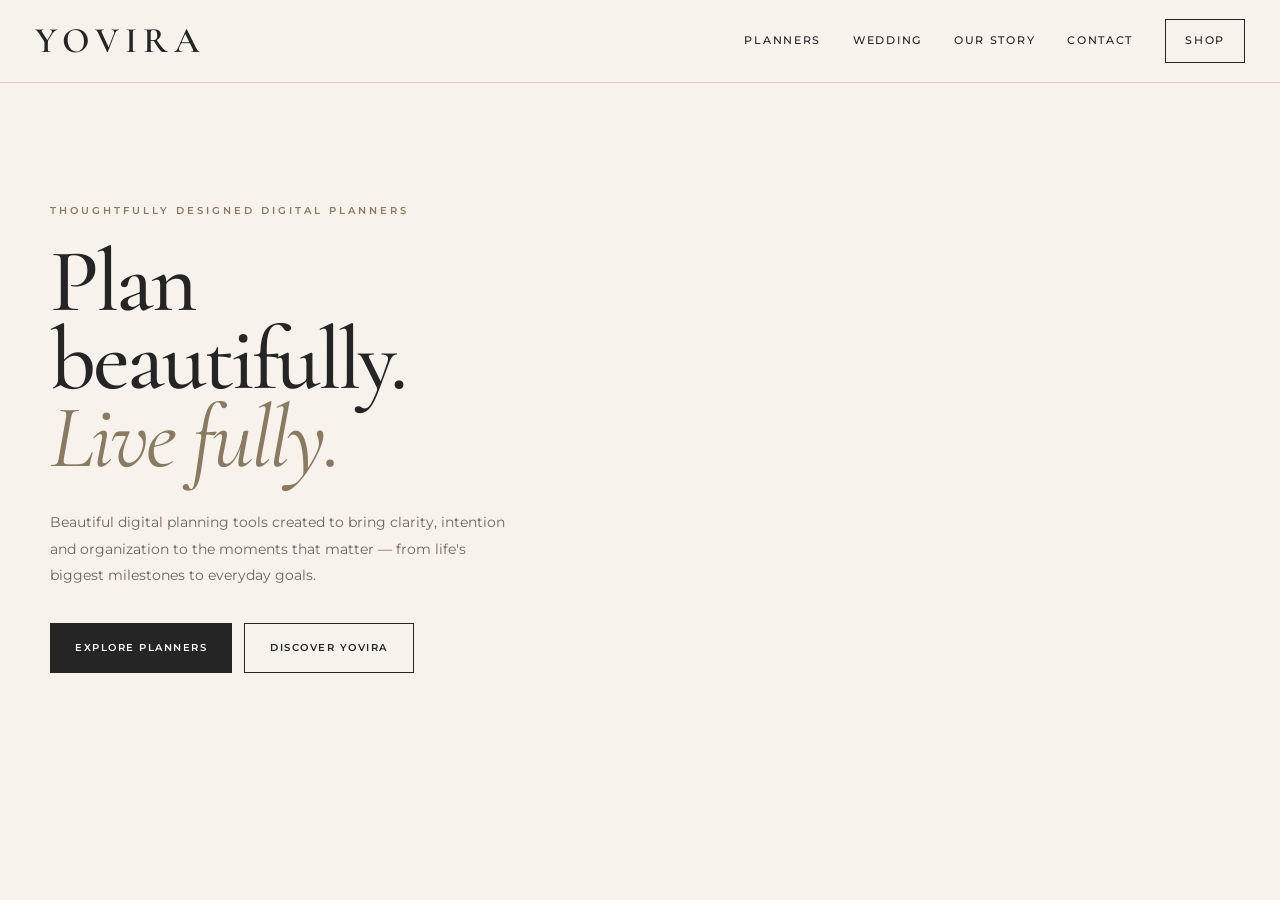
==== index.html @ d07b8920 "Add initial HTML structure for YOVIRA website This initial commit includes the complete HTML structu" ====
<!DOCTYPE html>
<html lang="en">
<head>
<meta charset="UTF-8">
<meta name="viewport" content="width=device-width, initial-scale=1.0">

<title>YOVIRA — Beautiful Planners for Beautifully Organized Lives</title>

<meta name="description" content="YOVIRA creates beautifully designed digital planners for life's most important moments and everyday goals.">

<link rel="preconnect" href="https://fonts.googleapis.com">
<link rel="preconnect" href="https://fonts.gstatic.com" crossorigin>

<link href="https://fonts.googleapis.com/css2?family=Cormorant+Garamond:wght@400;500;600;700&family=Montserrat:wght@400;500;600&display=swap" rel="stylesheet">

<style>

:root{
    --ivory:#F7F3EC;
    --cream:#EEE8DE;
    --champagne:#C9B38A;
    --charcoal:#252525;
    --taupe:#8A7A62;
    --sage:#89927F;
    --border:#D8D1C5;
    --white:#FFFFFF;
}

*{
    margin:0;
    padding:0;
    box-sizing:border-box;
}

html{
    scroll-behavior:smooth;
}

body{
    background:var(--ivory);
    color:var(--charcoal);
    font-family:'Montserrat',Arial,sans-serif;
    line-height:1.6;
}

a{
    text-decoration:none;
    color:inherit;
}

img{
    display:block;
    width:100%;
}

button,
input{
    font-family:inherit;
}

/* =========================
   HEADER
========================= */

header{
    position:sticky;
    top:0;
    z-index:1000;
    background:rgba(247,243,236,.96);
    backdrop-filter:blur(12px);
    border-bottom:1px solid var(--border);
}

.nav{
    max-width:1320px;
    height:82px;
    margin:auto;
    padding:0 35px;

    display:flex;
    align-items:center;
    justify-content:space-between;
}

.logo{
    font-family:'Cormorant Garamond',serif;
    font-size:36px;
    font-weight:600;
    letter-spacing:6px;
}

.nav-links{
    display:flex;
    align-items:center;
    gap:32px;

    font-size:11px;
    font-weight:500;
    letter-spacing:1.7px;
    text-transform:uppercase;
}

.nav-links a{
    transition:.25s;
}

.nav-links a:hover{
    color:var(--taupe);
}

.shop-btn{
    border:1px solid var(--charcoal);
    padding:12px 19px;
}

.shop-btn:hover{
    background:var(--charcoal);
    color:white !important;
}

/* =========================
   HERO
========================= */

.hero{
    max-width:1320px;
    margin:auto;
    padding:30px 35px 75px;

    display:grid;
    grid-template-columns:44% 56%;
    min-height:720px;
}

.hero-copy{
    display:flex;
    flex-direction:column;
    justify-content:center;

    padding:50px 55px 50px 15px;
}

.eyebrow{
    color:var(--taupe);
    font-size:10px;
    font-weight:600;
    letter-spacing:3px;
    text-transform:uppercase;
    margin-bottom:24px;
}

.hero h1{
    font-family:'Cormorant Garamond',serif;
    font-size:clamp(60px,7vw,104px);
    line-height:.87;
    font-weight:500;
    letter-spacing:-3px;
    margin-bottom:32px;
}

.hero h1 em{
    color:var(--taupe);
    font-weight:400;
}

.hero-description{
    max-width:470px;
    color:#6D665D;
    font-size:14px;
    line-height:1.9;
    margin-bottom:34px;
}

.buttons{
    display:flex;
    flex-wrap:wrap;
    gap:12px;
}

.btn{
    display:inline-flex;
    align-items:center;
    justify-content:center;

    min-height:50px;
    padding:0 25px;

    font-size:10px;
    font-weight:600;
    letter-spacing:1.5px;
    text-transform:uppercase;

    transition:.3s;
}

.btn-dark{
    background:var(--charcoal);
    color:white;
}

.btn-dark:hover{
    background:var(--taupe);
}

.btn-light{
    border:1px solid var(--charcoal);
}

.btn-light:hover{
    background:var(--charcoal);
    color:white;
}

/* HERO IMAGE */

.hero-visual{
    position:relative;
    min-height:650px;
    overflow:hidden;
}

.hero-visual img{
    height:100%;
    min-height:650px;
    object-fit:cover;
}

.hero-caption{
    position:absolute;
    left:25px;
    bottom:25px;

    background:rgba(247,243,236,.95);
    padding:16px 20px;

    font-size:9px;
    letter-spacing:2px;
    text-transform:uppercase;
}

/* =========================
   INTRO
========================= */

.intro{
    padding:125px 25px;
    text-align:center;
    border-top:1px solid var(--border);
}

.intro h2{
    max-width:900px;
    margin:auto;

    font-family:'Cormorant Garamond',serif;
    font-size:clamp(44px,5vw,72px);
    line-height:.98;
    font-weight:500;
}

.intro p{
    max-width:620px;
    margin:25px auto 0;

    color:#6D665D;
    font-size:14px;
}

/* =========================
   COLLECTION
========================= */

.collection{
    max-width:1320px;
    margin:auto;
    padding:0 35px 120px;
}

.collection-top{
    display:flex;
    justify-content:space-between;
    align-items:end;

    margin-bottom:40px;
}

.collection-top h2{
    font-family:'Cormorant Garamond',serif;
    font-size:58px;
    line-height:1;
    font-weight:500;
}

.collection-top p{
    max-width:400px;
    color:#706960;
    font-size:12px;
}

.collection-grid{
    display:grid;
    grid-template-columns:1.4fr 1fr 1fr;
    gap:18px;
}

.collection-card{
    position:relative;
    overflow:hidden;
    background:var(--cream);
}

.collection-card:first-child{
    grid-row:span 2;
}

.collection-card-image{
    height:100%;
    min-height:300px;
    overflow:hidden;
}

.collection-card:first-child .collection-card-image{
    min-height:650px;
}

.collection-card-image img{
    width:100%;
    height:100%;
    object-fit:cover;
    transition:transform .7s ease;
}

.collection-card:hover img{
    transform:scale(1.045);
}

.collection-overlay{
    position:absolute;
    inset:0;

    display:flex;
    align-items:end;

    padding:28px;

    background:linear-gradient(
        to top,
        rgba(20,20,20,.65),
        transparent 55%
    );

    color:white;
}

.collection-overlay h3{
    font-family:'Cormorant Garamond',serif;
    font-size:38px;
    font-weight:500;
}

.collection-overlay span{
    display:block;
    margin-top:3px;

    font-size:9px;
    letter-spacing:2px;
    text-transform:uppercase;
    color:#E7DDCA;
}

/* =========================
   FEATURED PRODUCT
========================= */

.featured{
    max-width:1320px;
    margin:auto;
    padding:0 35px 120px;
}

.featured-box{
    display:grid;
    grid-template-columns:1fr 1fr;

    background:var(--charcoal);
    color:white;
}

.featured-image{
    min-height:620px;
}

.featured-image img{
    height:100%;
    min-height:620px;
    object-fit:cover;
}

.featured-copy{
    display:flex;
    flex-direction:column;
    justify-content:center;

    padding:70px;
}

.featured-copy .eyebrow{
    color:var(--champagne);
}

.featured-copy h2{
    font-family:'Cormorant Garamond',serif;
    font-size:65px;
    line-height:.92;
    font-weight:400;

    margin-bottom:28px;
}

.featured-copy p{
    max-width:480px;
    color:#D1CCC4;
    font-size:13px;
    line-height:1.9;
    margin-bottom:32px;
}

.featured-copy .btn{
    align-self:flex-start;
    border:1px solid var(--champagne);
    color:var(--champagne);
}

.featured-copy .btn:hover{
    background:var(--champagne);
    color:var(--charcoal);
}

/* =========================
   BRAND VALUES
========================= */

.values{
    background:var(--cream);
    padding:110px 35px;
}

.values-inner{
    max-width:1150px;
    margin:auto;
}

.values-heading{
    text-align:center;
    margin-bottom:70px;
}

.values-heading h2{
    font-family:'Cormorant Garamond',serif;
    font-size:60px;
    font-weight:500;
}

.values-grid{
    display:grid;
    grid-template-columns:repeat(3,1fr);
    gap:70px;
}

.value{
    text-align:center;
}

.number{
    color:var(--champagne);
    font-family:'Cormorant Garamond',serif;
    font-size:30px;
    margin-bottom:12px;
}

.value h3{
    font-family:'Cormorant Garamond',serif;
    font-size:32px;
    font-weight:500;
    margin-bottom:10px;
}

.value p{
    color:#706960;
    font-size:12px;
}

/* =========================
   FUTURE COLLECTIONS
========================= */

.future{
    max-width:1320px;
    margin:auto;
    padding:120px 35px;
}

.future-heading{
    text-align:center;
    margin-bottom:55px;
}

.future-heading h2{
    font-family:'Cormorant Garamond',serif;
    font-size:60px;
    font-weight:500;
}

.future-heading p{
    color:#706960;
    font-size:13px;
    margin-top:8px;
}

.future-grid{
    display:grid;
    grid-template-columns:repeat(4,1fr);
    gap:15px;
}

.future-card{
    height:310px;
    position:relative;
    overflow:hidden;
}

.future-card img{
    width:100%;
    height:100%;
    object-fit:cover;
    transition:.6s;
}

.future-card:hover img{
    transform:scale(1.05);
}

.future-card::after{
    content:"";
    position:absolute;
    inset:0;
    background:linear-gradient(
        to top,
        rgba(20,20,20,.68),
        transparent 60%
    );
}

.future-card-content{
    position:absolute;
    z-index:2;
    left:22px;
    bottom:20px;
    color:white;
}

.future-card-content h3{
    font-family:'Cormorant Garamond',serif;
    font-size:31px;
    font-weight:500;
}

.future-card-content span{
    font-size:8px;
    letter-spacing:2px;
    text-transform:uppercase;
    color:#E4D7BD;
}

/* =========================
   NEWSLETTER
========================= */

.newsletter{
    background:var(--champagne);
    padding:90px 25px;
    text-align:center;
}

.newsletter h2{
    font-family:'Cormorant Garamond',serif;
    font-size:58px;
    font-weight:500;
    line-height:1;
}

.newsletter p{
    max-width:550px;
    margin:15px auto 28px;
    font-size:12px;
}

.newsletter-form{
    max-width:500px;
    margin:auto;

    display:flex;
}

.newsletter-form input{
    flex:1;
    min-width:0;

    border:1px solid var(--charcoal);
    background:var(--ivory);

    padding:16px;
    outline:none;
}

.newsletter-form button{
    border:1px solid var(--charcoal);
    background:var(--charcoal);
    color:white;

    padding:0 24px;

    cursor:pointer;

    font-size:9px;
    font-weight:600;
    letter-spacing:1.5px;
    text-transform:uppercase;
}

/* =========================
   FOOTER
========================= */

footer{
    background:var(--charcoal);
    color:white;
    padding:70px 35px 30px;
}

.footer-inner{
    max-width:1200px;
    margin:auto;

    display:grid;
    grid-template-columns:1.6fr 1fr 1fr 1fr;
    gap:50px;
}

.footer-logo{
    font-family:'Cormorant Garamond',serif;
    font-size:39px;
    letter-spacing:5px;
    margin-bottom:12px;
}

.footer-brand p{
    max-width:320px;
    color:#BEB8B0;
    font-size:11px;
}

footer h4{
    color:var(--champagne);
    font-size:9px;
    letter-spacing:2px;
    text-transform:uppercase;
    margin-bottom:18px;
}

.footer-links{
    display:flex;
    flex-direction:column;
    gap:9px;
}

.footer-links a{
    color:#D1CCC4;
    font-size:11px;
}

.footer-links a:hover{
    color:var(--champagne);
}

.footer-bottom{
    max-width:1200px;
    margin:55px auto 0;
    padding-top:23px;

    border-top:1px solid #444;

    display:flex;
    justify-content:space-between;

    color:#918C86;
    font-size:9px;
}

/* =========================
   MOBILE
========================= */

@media(max-width:900px){

    .nav{
        height:70px;
        padding:0 20px;
    }

    .logo{
        font-size:30px;
    }

    .nav-links{
        display:none;
    }

    .hero{
        display:flex;
        flex-direction:column;
        padding:18px 18px 60px;
    }

    .hero-copy{
        padding:60px 5px 45px;
    }

    .hero h1{
        font-size:68px;
    }

    .hero-visual,
    .hero-visual img{
        min-height:500px;
        height:500px;
    }

    .intro{
        padding:85px 22px;
    }

    .collection,
    .featured,
    .future{
        padding-left:18px;
        padding-right:18px;
    }

    .collection-top{
        display:block;
    }

    .collection-top h2{
        font-size:46px;
        margin-bottom:18px;
    }

    .collection-grid{
        grid-template-columns:1fr;
    }

    .collection-card:first-child{
        grid-row:auto;
    }

    .collection-card:first-child .collection-card-image{
        min-height:500px;
    }

    .featured-box{
        grid-template-columns:1fr;
    }

    .featured-image,
    .featured-image img{
        min-height:450px;
    }

    .featured-copy{
        padding:55px 28px;
    }

    .featured-copy h2{
        font-size:54px;
    }

    .values{
        padding:85px 20px;
    }

    .values-heading h2,
    .future-heading h2{
        font-size:48px;
    }

    .values-grid{
        grid-template-columns:1fr;
        gap:50px;
    }

    .future-grid{
        grid-template-columns:1fr 1fr;
    }

    .newsletter-form{
        flex-direction:column;
        gap:8px;
    }

    .newsletter-form input,
    .newsletter-form button{
        height:52px;
    }

    .footer-inner{
        grid-template-columns:1fr 1fr;
    }

    .footer-brand{
        grid-column:1/-1;
    }

    .footer-bottom{
        flex-direction:column;
        gap:8px;
    }
}

@media(max-width:500px){

    .hero h1{
        font-size:58px;
    }

    .future-grid{
        grid-template-columns:1fr;
    }

    .footer-inner{
        grid-template-columns:1fr;
    }

    .footer-brand{
        grid-column:auto;
    }

}

</style>
</head>


<body>

<!-- =========================
     HEADER
========================= -->

<header>

<nav class="nav">

<a href="index.html" class="logo">
YOVIRA
</a>

<div class="nav-links">

<a href="planners.html">
Planners
</a>

<a href="wedding-planners.html">
Wedding
</a>

<a href="about.html">
Our Story
</a>

<a href="contact.html">
Contact
</a>

<a href="planners.html" class="shop-btn">
Shop
</a>

</div>

</nav>

</header>


<!-- =========================
     HERO
========================= -->

<section class="hero">

<div class="hero-copy">

<div class="eyebrow">
Thoughtfully designed digital planners
</div>

<h1>
Plan<br>
beautifully.<br>
<em>Live fully.</em>
</h1>

<p class="hero-description">
Beautiful digital planning tools created to bring
clarity, intention and organization to the moments
that matter — from life's biggest milestones to
everyday goals.
</p>

<div class="buttons">

<a href="planners.html" class="btn btn-dark">
Explore planners
</a>

<a href="#collections" class="btn btn-light">
Discover YOVIRA
</a>

</div>

</div>


<div class="hero-visual">

<img
src="https://images.unsplash.com/photo-151922
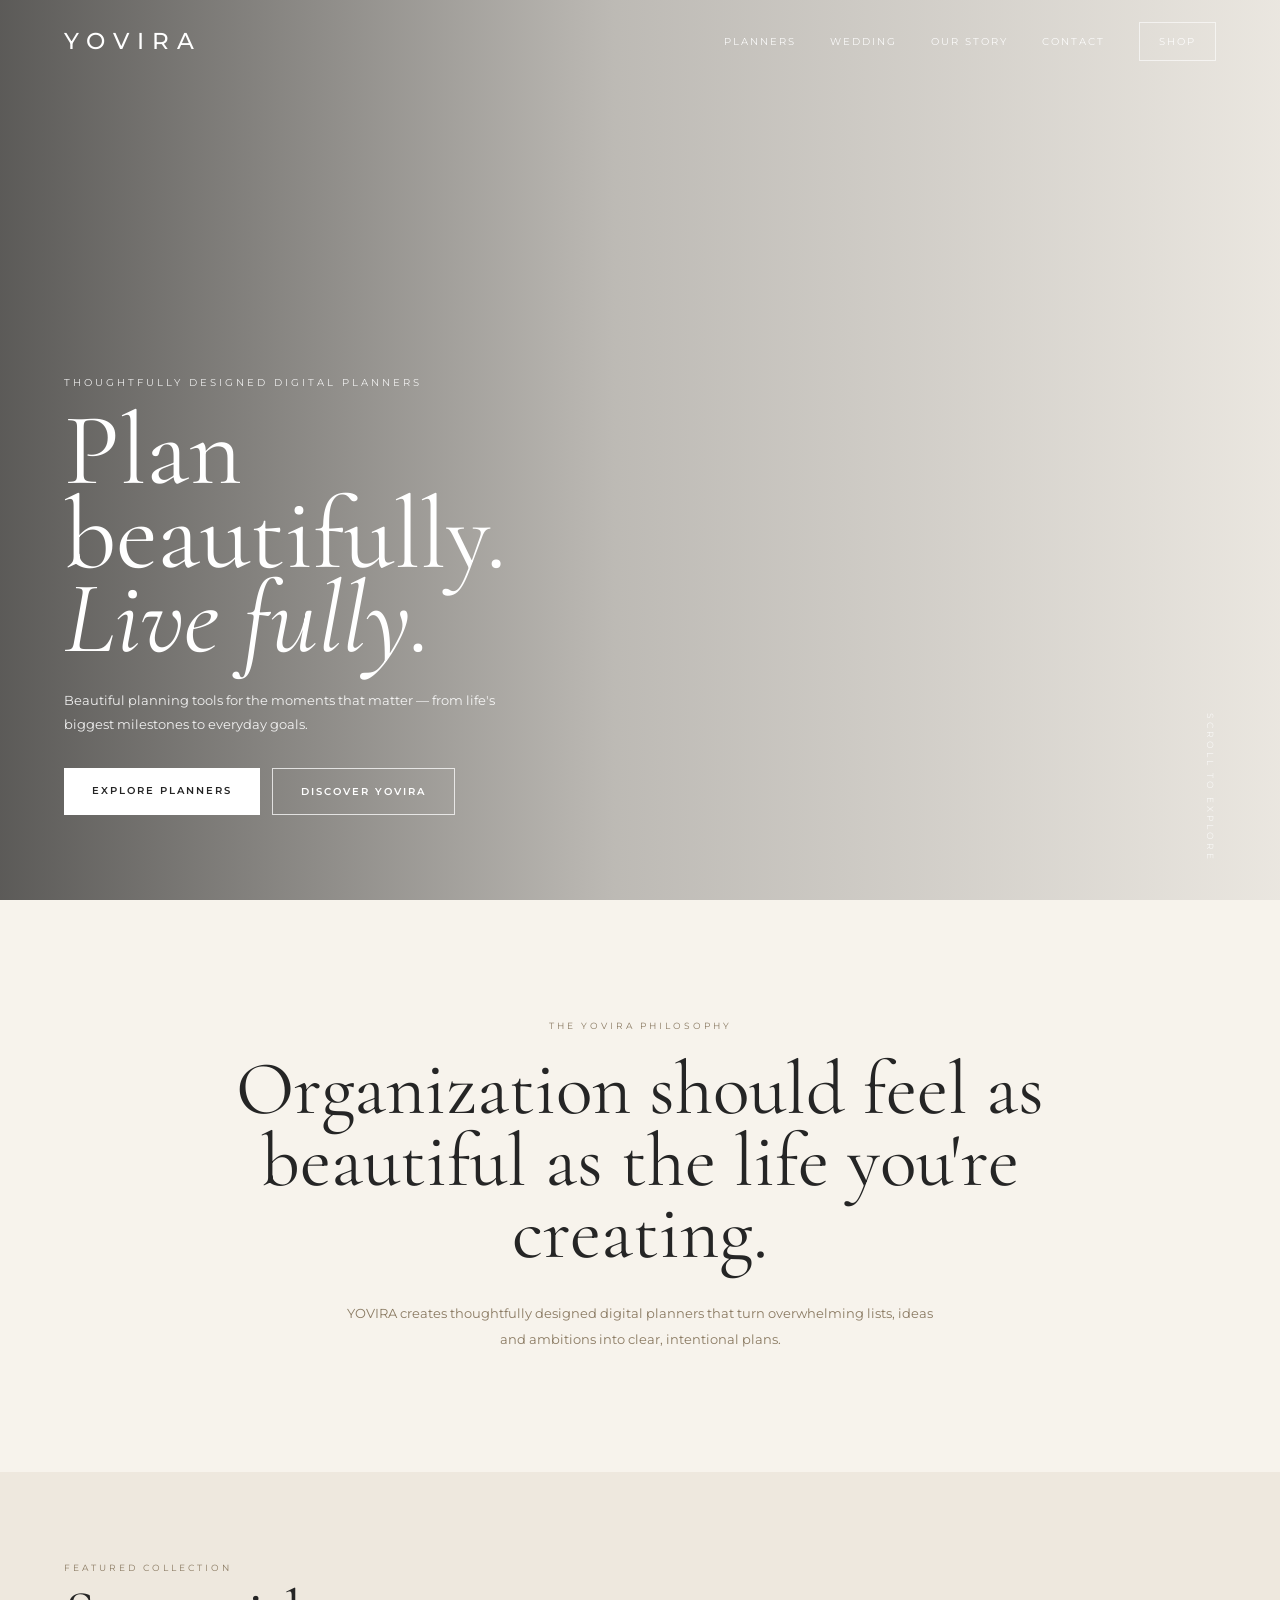
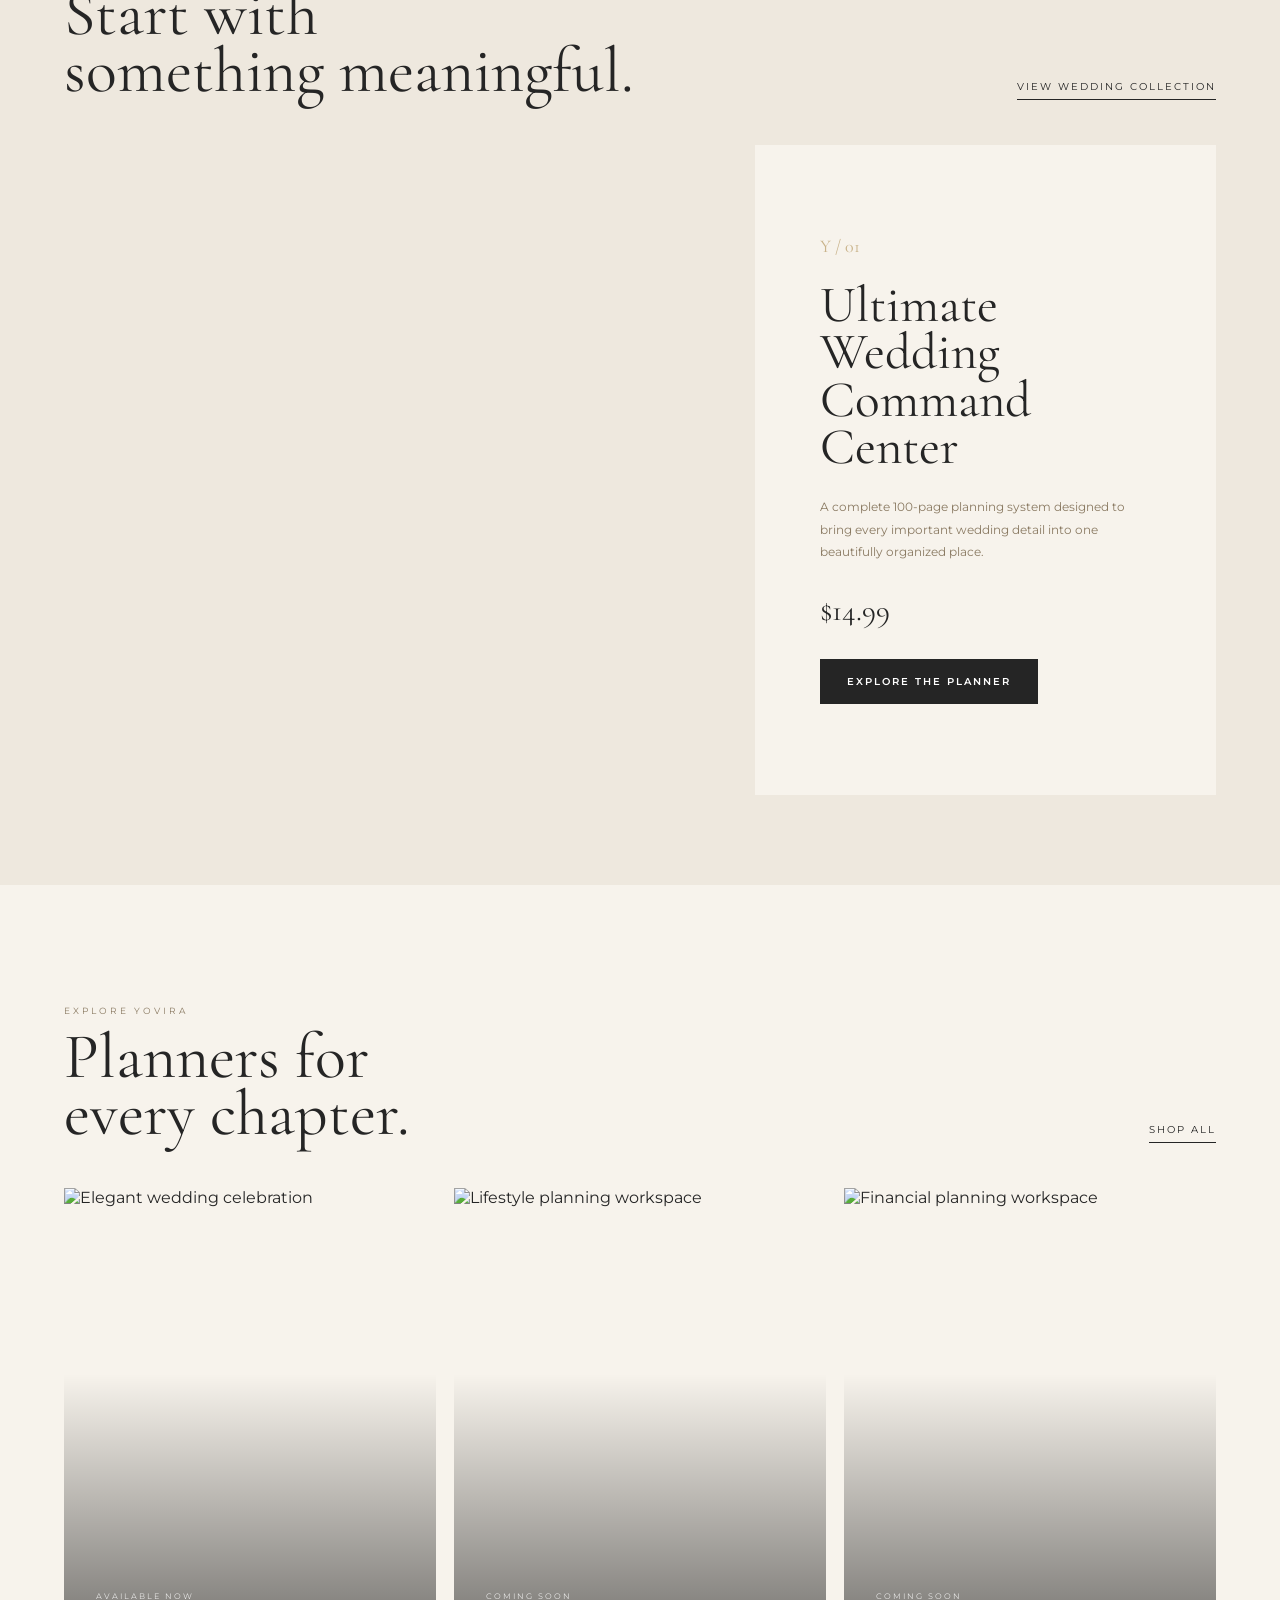
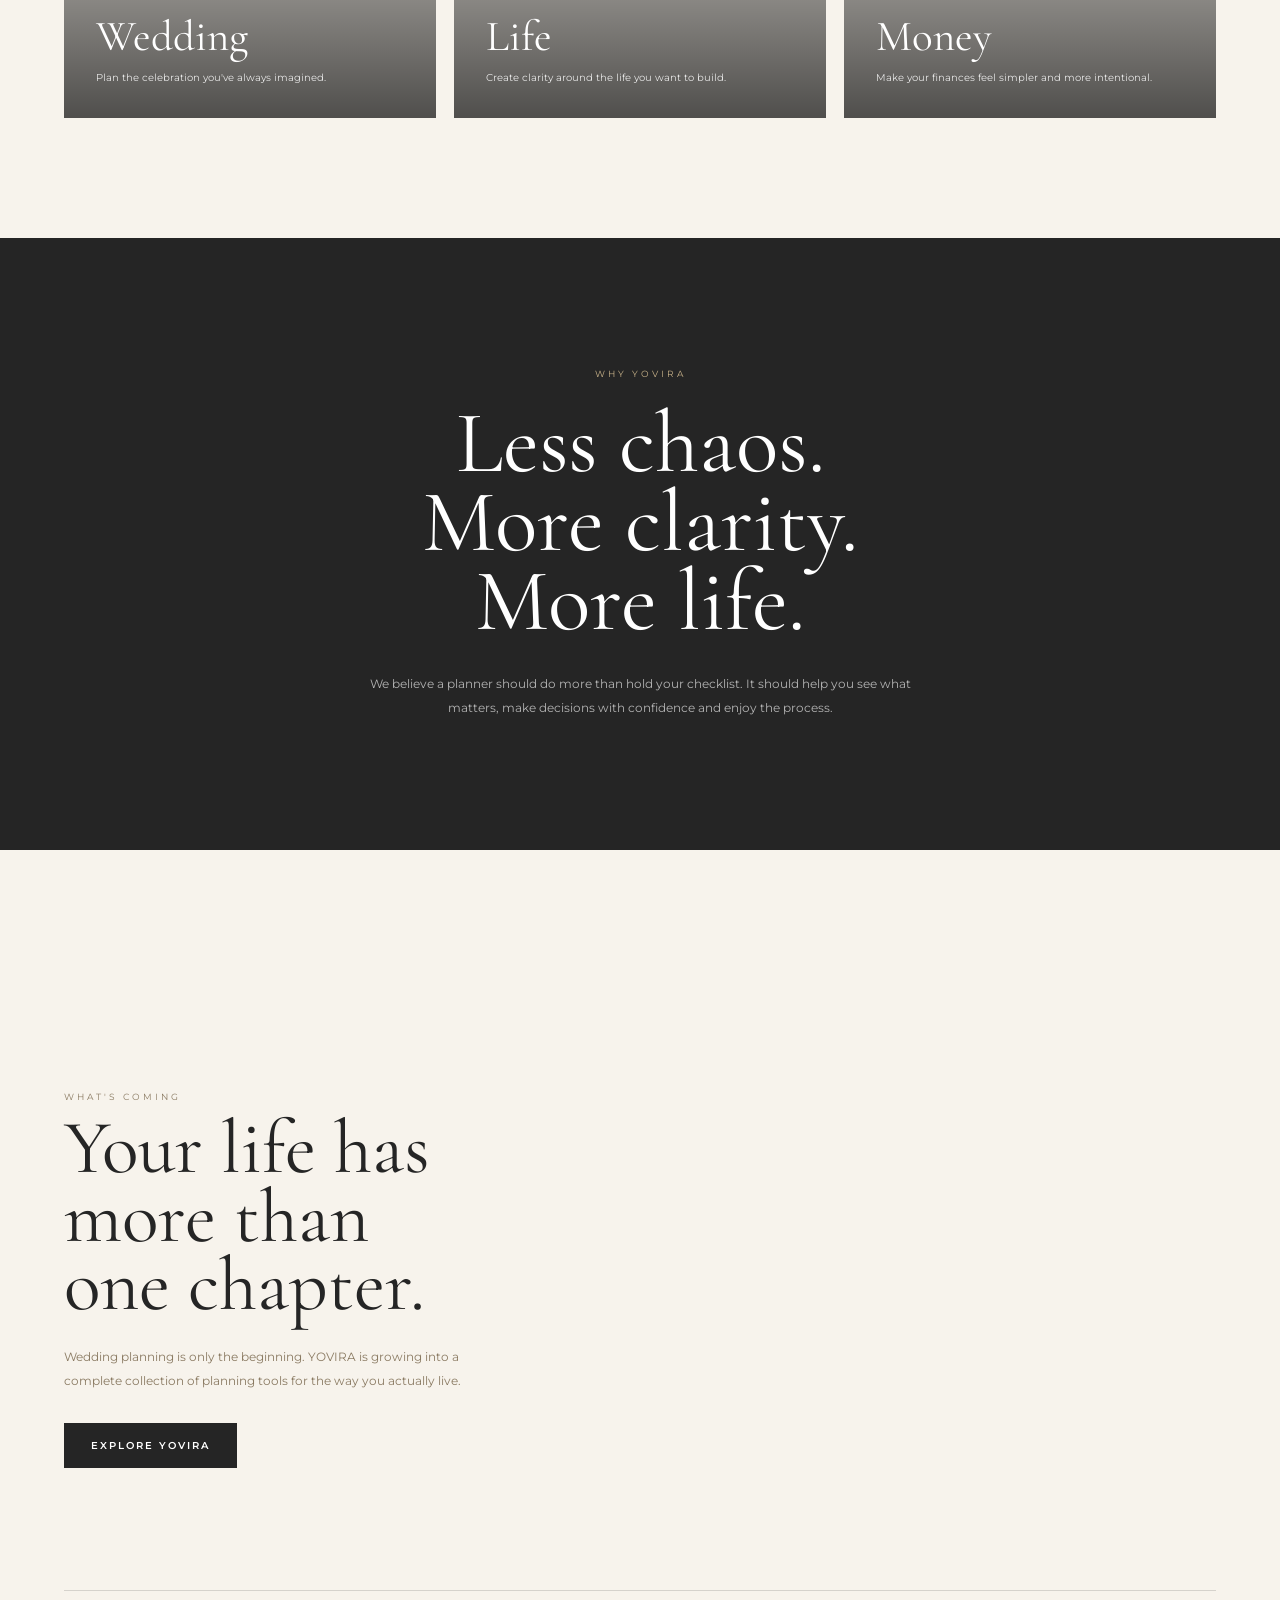
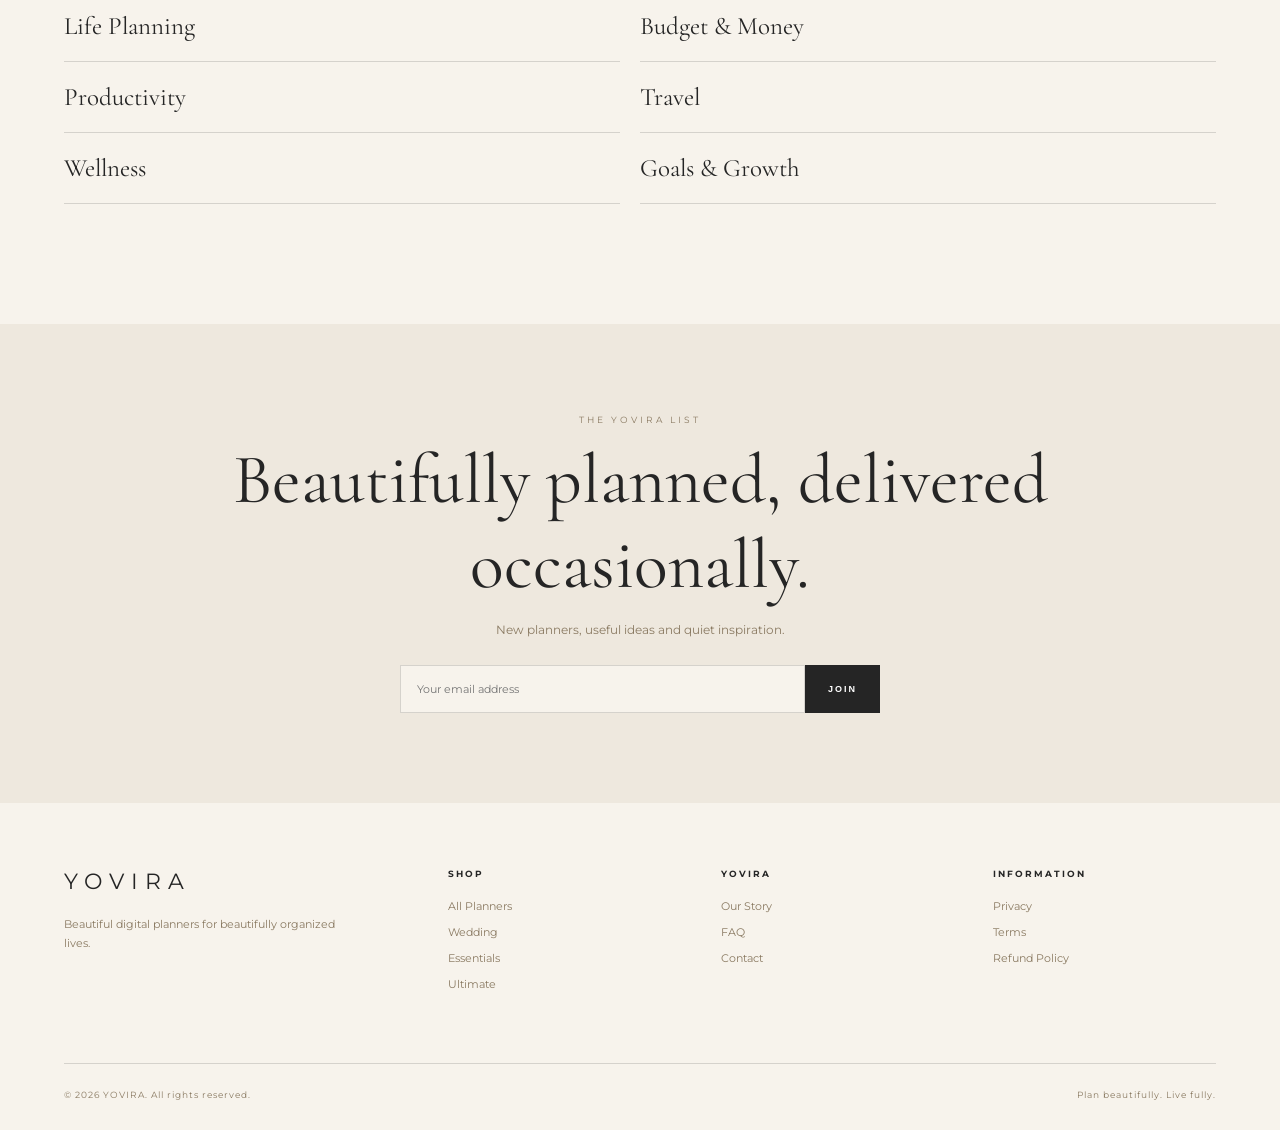
==== commit 7ddd9fe0: "Update print statement from 'Hello' to 'Goodbye'" ====
--- a/index.html
+++ b/index.html
@@ -1,855 +1,850 @@
 <!DOCTYPE html>
 <html lang="en">
 <head>
-<meta charset="UTF-8">
-<meta name="viewport" content="width=device-width, initial-scale=1.0">
-
-<title>YOVIRA — Beautiful Planners for Beautifully Organized Lives</title>
-
-<meta name="description" content="YOVIRA creates beautifully designed digital planners for life's most important moments and everyday goals.">
-
-<link rel="preconnect" href="https://fonts.googleapis.com">
-<link rel="preconnect" href="https://fonts.gstatic.com" crossorigin>
-
-<link href="https://fonts.googleapis.com/css2?family=Cormorant+Garamond:wght@400;500;600;700&family=Montserrat:wght@400;500;600&display=swap" rel="stylesheet">
-
-<style>
-
-:root{
-    --ivory:#F7F3EC;
-    --cream:#EEE8DE;
-    --champagne:#C9B38A;
-    --charcoal:#252525;
-    --taupe:#8A7A62;
-    --sage:#89927F;
-    --border:#D8D1C5;
-    --white:#FFFFFF;
-}
-
-*{
-    margin:0;
-    padding:0;
-    box-sizing:border-box;
-}
-
-html{
-    scroll-behavior:smooth;
-}
-
-body{
-    background:var(--ivory);
-    color:var(--charcoal);
-    font-family:'Montserrat',Arial,sans-serif;
-    line-height:1.6;
-}
-
-a{
-    text-decoration:none;
-    color:inherit;
-}
-
-img{
-    display:block;
-    width:100%;
-}
-
-button,
-input{
-    font-family:inherit;
-}
-
-/* =========================
-   HEADER
-========================= */
-
-header{
-    position:sticky;
-    top:0;
-    z-index:1000;
-    background:rgba(247,243,236,.96);
-    backdrop-filter:blur(12px);
-    border-bottom:1px solid var(--border);
-}
-
-.nav{
-    max-width:1320px;
-    height:82px;
-    margin:auto;
-    padding:0 35px;
-
-    display:flex;
-    align-items:center;
-    justify-content:space-between;
-}
-
-.logo{
-    font-family:'Cormorant Garamond',serif;
-    font-size:36px;
-    font-weight:600;
-    letter-spacing:6px;
-}
-
-.nav-links{
-    display:flex;
-    align-items:center;
-    gap:32px;
-
-    font-size:11px;
-    font-weight:500;
-    letter-spacing:1.7px;
-    text-transform:uppercase;
-}
-
-.nav-links a{
-    transition:.25s;
-}
-
-.nav-links a:hover{
-    color:var(--taupe);
-}
-
-.shop-btn{
-    border:1px solid var(--charcoal);
-    padding:12px 19px;
-}
-
-.shop-btn:hover{
-    background:var(--charcoal);
-    color:white !important;
-}
-
-/* =========================
-   HERO
-========================= */
-
-.hero{
-    max-width:1320px;
-    margin:auto;
-    padding:30px 35px 75px;
-
-    display:grid;
-    grid-template-columns:44% 56%;
-    min-height:720px;
-}
-
-.hero-copy{
-    display:flex;
-    flex-direction:column;
-    justify-content:center;
-
-    padding:50px 55px 50px 15px;
-}
-
-.eyebrow{
-    color:var(--taupe);
-    font-size:10px;
-    font-weight:600;
-    letter-spacing:3px;
-    text-transform:uppercase;
-    margin-bottom:24px;
-}
-
-.hero h1{
-    font-family:'Cormorant Garamond',serif;
-    font-size:clamp(60px,7vw,104px);
-    line-height:.87;
-    font-weight:500;
-    letter-spacing:-3px;
-    margin-bottom:32px;
-}
-
-.hero h1 em{
-    color:var(--taupe);
-    font-weight:400;
-}
-
-.hero-description{
-    max-width:470px;
-    color:#6D665D;
-    font-size:14px;
-    line-height:1.9;
-    margin-bottom:34px;
-}
-
-.buttons{
-    display:flex;
-    flex-wrap:wrap;
-    gap:12px;
-}
-
-.btn{
-    display:inline-flex;
-    align-items:center;
-    justify-content:center;
-
-    min-height:50px;
-    padding:0 25px;
-
-    font-size:10px;
-    font-weight:600;
-    letter-spacing:1.5px;
-    text-transform:uppercase;
-
-    transition:.3s;
-}
-
-.btn-dark{
-    background:var(--charcoal);
-    color:white;
-}
-
-.btn-dark:hover{
-    background:var(--taupe);
-}
-
-.btn-light{
-    border:1px solid var(--charcoal);
-}
-
-.btn-light:hover{
-    background:var(--charcoal);
-    color:white;
-}
-
-/* HERO IMAGE */
-
-.hero-visual{
-    position:relative;
-    min-height:650px;
-    overflow:hidden;
-}
-
-.hero-visual img{
-    height:100%;
-    min-height:650px;
-    object-fit:cover;
-}
-
-.hero-caption{
-    position:absolute;
-    left:25px;
-    bottom:25px;
-
-    background:rgba(247,243,236,.95);
-    padding:16px 20px;
-
-    font-size:9px;
-    letter-spacing:2px;
-    text-transform:uppercase;
-}
-
-/* =========================
-   INTRO
-========================= */
-
-.intro{
-    padding:125px 25px;
-    text-align:center;
-    border-top:1px solid var(--border);
-}
-
-.intro h2{
-    max-width:900px;
-    margin:auto;
-
-    font-family:'Cormorant Garamond',serif;
-    font-size:clamp(44px,5vw,72px);
-    line-height:.98;
-    font-weight:500;
-}
-
-.intro p{
-    max-width:620px;
-    margin:25px auto 0;
-
-    color:#6D665D;
-    font-size:14px;
-}
-
-/* =========================
-   COLLECTION
-========================= */
-
-.collection{
-    max-width:1320px;
-    margin:auto;
-    padding:0 35px 120px;
-}
-
-.collection-top{
-    display:flex;
-    justify-content:space-between;
-    align-items:end;
-
-    margin-bottom:40px;
-}
-
-.collection-top h2{
-    font-family:'Cormorant Garamond',serif;
-    font-size:58px;
-    line-height:1;
-    font-weight:500;
-}
-
-.collection-top p{
-    max-width:400px;
-    color:#706960;
-    font-size:12px;
-}
-
-.collection-grid{
-    display:grid;
-    grid-template-columns:1.4fr 1fr 1fr;
-    gap:18px;
-}
-
-.collection-card{
-    position:relative;
-    overflow:hidden;
-    background:var(--cream);
-}
-
-.collection-card:first-child{
-    grid-row:span 2;
-}
-
-.collection-card-image{
-    height:100%;
-    min-height:300px;
-    overflow:hidden;
-}
-
-.collection-card:first-child .collection-card-image{
-    min-height:650px;
-}
-
-.collection-card-image img{
-    width:100%;
-    height:100%;
-    object-fit:cover;
-    transition:transform .7s ease;
-}
-
-.collection-card:hover img{
-    transform:scale(1.045);
-}
-
-.collection-overlay{
-    position:absolute;
-    inset:0;
-
-    display:flex;
-    align-items:end;
-
-    padding:28px;
-
-    background:linear-gradient(
-        to top,
-        rgba(20,20,20,.65),
-        transparent 55%
-    );
-
-    color:white;
-}
-
-.collection-overlay h3{
-    font-family:'Cormorant Garamond',serif;
-    font-size:38px;
-    font-weight:500;
-}
-
-.collection-overlay span{
-    display:block;
-    margin-top:3px;
-
-    font-size:9px;
-    letter-spacing:2px;
-    text-transform:uppercase;
-    color:#E7DDCA;
-}
-
-/* =========================
-   FEATURED PRODUCT
-========================= */
-
-.featured{
-    max-width:1320px;
-    margin:auto;
-    padding:0 35px 120px;
-}
-
-.featured-box{
-    display:grid;
-    grid-template-columns:1fr 1fr;
-
-    background:var(--charcoal);
-    color:white;
-}
-
-.featured-image{
-    min-height:620px;
-}
-
-.featured-image img{
-    height:100%;
-    min-height:620px;
-    object-fit:cover;
-}
-
-.featured-copy{
-    display:flex;
-    flex-direction:column;
-    justify-content:center;
-
-    padding:70px;
-}
-
-.featured-copy .eyebrow{
-    color:var(--champagne);
-}
-
-.featured-copy h2{
-    font-family:'Cormorant Garamond',serif;
-    font-size:65px;
-    line-height:.92;
-    font-weight:400;
-
-    margin-bottom:28px;
-}
-
-.featured-copy p{
-    max-width:480px;
-    color:#D1CCC4;
-    font-size:13px;
-    line-height:1.9;
-    margin-bottom:32px;
-}
-
-.featured-copy .btn{
-    align-self:flex-start;
-    border:1px solid var(--champagne);
-    color:var(--champagne);
-}
-
-.featured-copy .btn:hover{
-    background:var(--champagne);
-    color:var(--charcoal);
-}
-
-/* =========================
-   BRAND VALUES
-========================= */
-
-.values{
-    background:var(--cream);
-    padding:110px 35px;
-}
-
-.values-inner{
-    max-width:1150px;
-    margin:auto;
-}
-
-.values-heading{
-    text-align:center;
-    margin-bottom:70px;
-}
-
-.values-heading h2{
-    font-family:'Cormorant Garamond',serif;
-    font-size:60px;
-    font-weight:500;
-}
-
-.values-grid{
-    display:grid;
-    grid-template-columns:repeat(3,1fr);
-    gap:70px;
-}
-
-.value{
-    text-align:center;
-}
-
-.number{
-    color:var(--champagne);
-    font-family:'Cormorant Garamond',serif;
-    font-size:30px;
-    margin-bottom:12px;
-}
-
-.value h3{
-    font-family:'Cormorant Garamond',serif;
-    font-size:32px;
-    font-weight:500;
-    margin-bottom:10px;
-}
-
-.value p{
-    color:#706960;
-    font-size:12px;
-}
-
-/* =========================
-   FUTURE COLLECTIONS
-========================= */
-
-.future{
-    max-width:1320px;
-    margin:auto;
-    padding:120px 35px;
-}
-
-.future-heading{
-    text-align:center;
-    margin-bottom:55px;
-}
-
-.future-heading h2{
-    font-family:'Cormorant Garamond',serif;
-    font-size:60px;
-    font-weight:500;
-}
-
-.future-heading p{
-    color:#706960;
-    font-size:13px;
-    margin-top:8px;
-}
-
-.future-grid{
-    display:grid;
-    grid-template-columns:repeat(4,1fr);
-    gap:15px;
-}
-
-.future-card{
-    height:310px;
-    position:relative;
-    overflow:hidden;
-}
-
-.future-card img{
-    width:100%;
-    height:100%;
-    object-fit:cover;
-    transition:.6s;
-}
-
-.future-card:hover img{
-    transform:scale(1.05);
-}
-
-.future-card::after{
-    content:"";
-    position:absolute;
-    inset:0;
-    background:linear-gradient(
-        to top,
-        rgba(20,20,20,.68),
-        transparent 60%
-    );
-}
-
-.future-card-content{
-    position:absolute;
-    z-index:2;
-    left:22px;
-    bottom:20px;
-    color:white;
-}
-
-.future-card-content h3{
-    font-family:'Cormorant Garamond',serif;
-    font-size:31px;
-    font-weight:500;
-}
-
-.future-card-content span{
-    font-size:8px;
-    letter-spacing:2px;
-    text-transform:uppercase;
-    color:#E4D7BD;
-}
-
-/* =========================
-   NEWSLETTER
-========================= */
-
-.newsletter{
-    background:var(--champagne);
-    padding:90px 25px;
-    text-align:center;
-}
-
-.newsletter h2{
-    font-family:'Cormorant Garamond',serif;
-    font-size:58px;
-    font-weight:500;
-    line-height:1;
-}
-
-.newsletter p{
-    max-width:550px;
-    margin:15px auto 28px;
-    font-size:12px;
-}
-
-.newsletter-form{
-    max-width:500px;
-    margin:auto;
-
-    display:flex;
-}
-
-.newsletter-form input{
-    flex:1;
-    min-width:0;
-
-    border:1px solid var(--charcoal);
-    background:var(--ivory);
-
-    padding:16px;
-    outline:none;
-}
-
-.newsletter-form button{
-    border:1px solid var(--charcoal);
-    background:var(--charcoal);
-    color:white;
-
-    padding:0 24px;
-
-    cursor:pointer;
-
-    font-size:9px;
-    font-weight:600;
-    letter-spacing:1.5px;
-    text-transform:uppercase;
-}
-
-/* =========================
-   FOOTER
-========================= */
-
-footer{
-    background:var(--charcoal);
-    color:white;
-    padding:70px 35px 30px;
-}
-
-.footer-inner{
-    max-width:1200px;
-    margin:auto;
-
-    display:grid;
-    grid-template-columns:1.6fr 1fr 1fr 1fr;
-    gap:50px;
-}
-
-.footer-logo{
-    font-family:'Cormorant Garamond',serif;
-    font-size:39px;
-    letter-spacing:5px;
-    margin-bottom:12px;
-}
-
-.footer-brand p{
-    max-width:320px;
-    color:#BEB8B0;
-    font-size:11px;
-}
-
-footer h4{
-    color:var(--champagne);
-    font-size:9px;
-    letter-spacing:2px;
-    text-transform:uppercase;
-    margin-bottom:18px;
-}
-
-.footer-links{
-    display:flex;
-    flex-direction:column;
-    gap:9px;
-}
-
-.footer-links a{
-    color:#D1CCC4;
-    font-size:11px;
-}
-
-.footer-links a:hover{
-    color:var(--champagne);
-}
-
-.footer-bottom{
-    max-width:1200px;
-    margin:55px auto 0;
-    padding-top:23px;
-
-    border-top:1px solid #444;
-
-    display:flex;
-    justify-content:space-between;
-
-    color:#918C86;
-    font-size:9px;
-}
-
-/* =========================
-   MOBILE
-========================= */
-
-@media(max-width:900px){
-
-    .nav{
-        height:70px;
-        padding:0 20px;
-    }
-
-    .logo{
-        font-size:30px;
-    }
-
-    .nav-links{
-        display:none;
-    }
-
-    .hero{
-        display:flex;
-        flex-direction:column;
-        padding:18px 18px 60px;
-    }
-
-    .hero-copy{
-        padding:60px 5px 45px;
-    }
-
-    .hero h1{
-        font-size:68px;
-    }
-
-    .hero-visual,
-    .hero-visual img{
-        min-height:500px;
-        height:500px;
-    }
-
-    .intro{
-        padding:85px 22px;
-    }
-
-    .collection,
-    .featured,
-    .future{
-        padding-left:18px;
-        padding-right:18px;
-    }
-
-    .collection-top{
-        display:block;
-    }
-
-    .collection-top h2{
-        font-size:46px;
-        margin-bottom:18px;
-    }
-
-    .collection-grid{
-        grid-template-columns:1fr;
-    }
-
-    .collection-card:first-child{
-        grid-row:auto;
-    }
-
-    .collection-card:first-child .collection-card-image{
-        min-height:500px;
-    }
-
-    .featured-box{
-        grid-template-columns:1fr;
-    }
-
-    .featured-image,
-    .featured-image img{
-        min-height:450px;
-    }
-
-    .featured-copy{
-        padding:55px 28px;
-    }
-
-    .featured-copy h2{
-        font-size:54px;
-    }
-
-    .values{
-        padding:85px 20px;
-    }
-
-    .values-heading h2,
-    .future-heading h2{
-        font-size:48px;
-    }
-
-    .values-grid{
-        grid-template-columns:1fr;
-        gap:50px;
-    }
-
-    .future-grid{
-        grid-template-columns:1fr 1fr;
-    }
-
-    .newsletter-form{
-        flex-direction:column;
-        gap:8px;
-    }
-
-    .newsletter-form input,
-    .newsletter-form button{
-        height:52px;
-    }
-
-    .footer-inner{
-        grid-template-columns:1fr 1fr;
-    }
-
-    .footer-brand{
-        grid-column:1/-1;
-    }
-
-    .footer-bottom{
-        flex-direction:column;
-        gap:8px;
-    }
-}
-
-@media(max-width:500px){
-
-    .hero h1{
-        font-size:58px;
-    }
-
-    .future-grid{
-        grid-template-columns:1fr;
-    }
-
-    .footer-inner{
-        grid-template-columns:1fr;
-    }
-
-    .footer-brand{
-        grid-column:auto;
-    }
-
-}
-
-</style>
+  <meta charset="UTF-8">
+  <meta name="viewport" content="width=device-width, initial-scale=1.0">
+
+  <title>YOVIRA | Plan Beautifully. Live Fully.</title>
+  <meta name="description" content="YOVIRA creates beautifully designed digital planners for weddings, life, money, productivity, travel and more.">
+
+  <link rel="preconnect" href="https://fonts.googleapis.com">
+  <link rel="preconnect" href="https://fonts.gstatic.com" crossorigin>
+
+  <link href="https://fonts.googleapis.com/css2?family=Cormorant+Garamond:wght@400;500;600&family=Montserrat:wght@400;500;600&display=swap" rel="stylesheet">
+
+  <style>
+
+    :root {
+      --ivory: #F7F3EC;
+      --cream: #EEE8DE;
+      --champagne: #C9B38A;
+      --charcoal: #252525;
+      --taupe: #8A7A62;
+      --sage: #89927F;
+      --white: #FFFFFF;
+      --border: rgba(37,37,37,0.16);
+    }
+
+    * {
+      box-sizing: border-box;
+      margin: 0;
+      padding: 0;
+    }
+
+    html {
+      scroll-behavior: smooth;
+    }
+
+    body {
+      background: var(--ivory);
+      color: var(--charcoal);
+      font-family: "Montserrat", sans-serif;
+      overflow-x: hidden;
+    }
+
+    img {
+      width: 100%;
+      display: block;
+    }
+
+    a {
+      color: inherit;
+      text-decoration: none;
+    }
+
+    /* =========================
+       HEADER
+    ========================= */
+
+    header {
+      position: absolute;
+      top: 0;
+      left: 0;
+      width: 100%;
+      z-index: 20;
+      color: white;
+    }
+
+    .nav {
+      height: 82px;
+      padding: 0 5vw;
+      display: flex;
+      align-items: center;
+      justify-content: space-between;
+    }
+
+    .logo {
+      font-size: 23px;
+      font-weight: 500;
+      letter-spacing: 8px;
+    }
+
+    .nav-links {
+      display: flex;
+      align-items: center;
+      gap: 34px;
+      font-size: 10px;
+      letter-spacing: 2px;
+      text-transform: uppercase;
+    }
+
+    .nav-links a {
+      opacity: 0.9;
+      transition: 0.3s;
+    }
+
+    .nav-links a:hover {
+      opacity: 0.6;
+    }
+
+    .nav-shop {
+      border: 1px solid rgba(255,255,255,0.7);
+      padding: 12px 19px;
+    }
+
+    /* =========================
+       HERO
+    ========================= */
+
+    .hero {
+      min-height: 760px;
+      height: 100vh;
+      position: relative;
+      display: flex;
+      align-items: flex-end;
+      overflow: hidden;
+    }
+
+    .hero-image {
+      position: absolute;
+      inset: 0;
+      background-image:
+        linear-gradient(
+          90deg,
+          rgba(15,15,15,0.68) 0%,
+          rgba(15,15,15,0.25) 48%,
+          rgba(15,15,15,0.05) 100%
+        ),
+        url("https://images.unsplash.com/photo-1519741497674-611481863552?auto=format&fit=crop&w=2200&q=85");
+      background-size: cover;
+      background-position: center;
+      transform: scale(1.02);
+    }
+
+    .hero-content {
+      position: relative;
+      z-index: 2;
+      color: white;
+      width: min(1180px, 90%);
+      margin: 0 auto;
+      padding-bottom: 85px;
+    }
+
+    .eyebrow {
+      font-size: 10px;
+      letter-spacing: 3px;
+      text-transform: uppercase;
+      margin-bottom: 20px;
+      opacity: 0.85;
+    }
+
+    .hero h1 {
+      font-family: "Cormorant Garamond", serif;
+      font-size: clamp(58px, 8vw, 112px);
+      font-weight: 400;
+      line-height: 0.82;
+      max-width: 760px;
+      margin-bottom: 28px;
+    }
+
+    .hero h1 em {
+      font-weight: 400;
+    }
+
+    .hero-description {
+      font-size: 13px;
+      line-height: 1.8;
+      max-width: 440px;
+      margin-bottom: 32px;
+      opacity: 0.9;
+    }
+
+    .hero-buttons {
+      display: flex;
+      gap: 12px;
+      flex-wrap: wrap;
+    }
+
+    .button {
+      display: inline-block;
+      padding: 16px 28px;
+      font-size: 10px;
+      font-weight: 600;
+      letter-spacing: 2px;
+      text-transform: uppercase;
+      transition: 0.3s ease;
+    }
+
+    .button-light {
+      background: white;
+      color: var(--charcoal);
+    }
+
+    .button-light:hover {
+      background: var(--champagne);
+    }
+
+    .button-outline {
+      border: 1px solid rgba(255,255,255,0.75);
+      color: white;
+    }
+
+    .button-outline:hover {
+      background: white;
+      color: var(--charcoal);
+    }
+
+    .hero-scroll {
+      position: absolute;
+      right: 5vw;
+      bottom: 38px;
+      z-index: 2;
+      color: white;
+      font-size: 9px;
+      letter-spacing: 3px;
+      text-transform: uppercase;
+      writing-mode: vertical-rl;
+      opacity: 0.75;
+    }
+
+    /* =========================
+       INTRO
+    ========================= */
+
+    .intro {
+      padding: 120px 6vw;
+      text-align: center;
+    }
+
+    .intro-label {
+      font-size: 9px;
+      letter-spacing: 3px;
+      text-transform: uppercase;
+      color: var(--taupe);
+      margin-bottom: 22px;
+    }
+
+    .intro h2 {
+      font-family: "Cormorant Garamond", serif;
+      font-size: clamp(42px, 6vw, 76px);
+      font-weight: 400;
+      line-height: 0.95;
+      max-width: 850px;
+      margin: auto;
+    }
+
+    .intro p {
+      max-width: 590px;
+      margin: 30px auto 0;
+      color: var(--taupe);
+      font-size: 13px;
+      line-height: 2;
+    }
+
+    /* =========================
+       FEATURED PRODUCT
+    ========================= */
+
+    .featured {
+      background: var(--cream);
+      padding: 90px 5vw;
+    }
+
+    .section-heading {
+      display: flex;
+      justify-content: space-between;
+      align-items: flex-end;
+      gap: 30px;
+      margin-bottom: 45px;
+    }
+
+    .section-label {
+      font-size: 9px;
+      letter-spacing: 3px;
+      text-transform: uppercase;
+      color: var(--taupe);
+      margin-bottom: 12px;
+    }
+
+    .section-heading h2 {
+      font-family: "Cormorant Garamond", serif;
+      font-size: clamp(42px, 5vw, 68px);
+      font-weight: 400;
+      line-height: 0.9;
+    }
+
+    .view-all {
+      font-size: 10px;
+      letter-spacing: 2px;
+      text-transform: uppercase;
+      border-bottom: 1px solid var(--charcoal);
+      padding-bottom: 6px;
+    }
+
+    .featured-grid {
+      display: grid;
+      grid-template-columns: 1.2fr 0.8fr;
+      min-height: 650px;
+    }
+
+    .featured-image {
+      background-image:
+        url("https://images.unsplash.com/photo-1511285560929-80b456fea0bc?auto=format&fit=crop&w=1600&q=85");
+      background-size: cover;
+      background-position: center;
+      min-height: 600px;
+    }
+
+    .featured-content {
+      background: var(--ivory);
+      padding: 65px;
+      display: flex;
+      flex-direction: column;
+      justify-content: center;
+    }
+
+    .product-number {
+      font-family: "Cormorant Garamond", serif;
+      font-size: 18px;
+      color: var(--champagne);
+      margin-bottom: 25px;
+    }
+
+    .featured-content h3 {
+      font-family: "Cormorant Garamond", serif;
+      font-size: clamp(40px, 4vw, 62px);
+      font-weight: 400;
+      line-height: 0.92;
+      margin-bottom: 25px;
+    }
+
+    .featured-content p {
+      color: var(--taupe);
+      font-size: 12px;
+      line-height: 1.9;
+      max-width: 420px;
+      margin-bottom: 28px;
+    }
+
+    .price {
+      font-family: "Cormorant Garamond", serif;
+      font-size: 30px;
+      margin-bottom: 30px;
+    }
+
+    .dark-button {
+      display: inline-block;
+      background: var(--charcoal);
+      color: white;
+      padding: 16px 27px;
+      width: fit-content;
+      font-size: 10px;
+      font-weight: 600;
+      letter-spacing: 2px;
+      text-transform: uppercase;
+      transition: 0.3s;
+    }
+
+    .dark-button:hover {
+      background: var(--taupe);
+    }
+
+    /* =========================
+       COLLECTIONS
+    ========================= */
+
+    .collections {
+      padding: 120px 5vw;
+    }
+
+    .collection-grid {
+      display: grid;
+      grid-template-columns: repeat(3, 1fr);
+      gap: 18px;
+    }
+
+    .collection-card {
+      position: relative;
+      min-height: 530px;
+      overflow: hidden;
+    }
+
+    .collection-card img {
+      height: 100%;
+      object-fit: cover;
+      transition: transform 0.7s ease;
+    }
+
+    .collection-card:hover img {
+      transform: scale(1.04);
+    }
+
+    .collection-overlay {
+      position: absolute;
+      inset: 0;
+      padding: 32px;
+      display: flex;
+      flex-direction: column;
+      justify-content: flex-end;
+      color: white;
+      background: linear-gradient(
+        transparent 35%,
+        rgba(0,0,0,0.68)
+      );
+    }
+
+    .collection-status {
+      font-size: 8px;
+      letter-spacing: 2px;
+      text-transform: uppercase;
+      margin-bottom: 9px;
+      opacity: 0.8;
+    }
+
+    .collection-overlay h3 {
+      font-family: "Cormorant Garamond", serif;
+      font-size: 43px;
+      font-weight: 400;
+      margin-bottom: 8px;
+    }
+
+    .collection-overlay p {
+      font-size: 10px;
+      line-height: 1.6;
+      max-width: 280px;
+      opacity: 0.85;
+    }
+
+    /* =========================
+       PHILOSOPHY
+    ========================= */
+
+    .philosophy {
+      background: var(--charcoal);
+      color: white;
+      padding: 130px 6vw;
+      text-align: center;
+    }
+
+    .philosophy-label {
+      color: var(--champagne);
+      font-size: 9px;
+      letter-spacing: 3px;
+      text-transform: uppercase;
+      margin-bottom: 25px;
+    }
+
+    .philosophy h2 {
+      font-family: "Cormorant Garamond", serif;
+      font-size: clamp(48px, 7vw, 88px);
+      font-weight: 400;
+      line-height: 0.9;
+      max-width: 850px;
+      margin: auto;
+    }
+
+    .philosophy p {
+      max-width: 560px;
+      margin: 30px auto 0;
+      color: rgba(255,255,255,0.65);
+      font-size: 12px;
+      line-height: 2;
+    }
+
+    /* =========================
+       FUTURE
+    ========================= */
+
+    .future {
+      padding: 120px 5vw;
+    }
+
+    .future-layout {
+      display: grid;
+      grid-template-columns: 0.8fr 1.2fr;
+      gap: 80px;
+      align-items: center;
+    }
+
+    .future-text h2 {
+      font-family: "Cormorant Garamond", serif;
+      font-size: clamp(48px, 6vw, 76px);
+      font-weight: 400;
+      line-height: 0.9;
+      margin-bottom: 25px;
+    }
+
+    .future-text p {
+      color: var(--taupe);
+      font-size: 12px;
+      line-height: 2;
+      margin-bottom: 30px;
+      max-width: 420px;
+    }
+
+    .future-list {
+      display: grid;
+      grid-template-columns: 1fr 1fr;
+      border-top: 1px solid var(--border);
+    }
+
+    .future-item {
+      padding: 20px 0;
+      border-bottom: 1px solid var(--border);
+      font-family: "Cormorant Garamond", serif;
+      font-size: 25px;
+    }
+
+    .future-item:nth-child(odd) {
+      margin-right: 20px;
+    }
+
+    .future-image {
+      height: 620px;
+      background-image:
+        url("https://images.unsplash.com/photo-1494438639946-1ebd1d20bf85?auto=format&fit=crop&w=1600&q=85");
+      background-size: cover;
+      background-position: center;
+    }
+
+    /* =========================
+       NEWSLETTER
+    ========================= */
+
+    .newsletter {
+      background: var(--cream);
+      padding: 90px 6vw;
+      text-align: center;
+    }
+
+    .newsletter h2 {
+      font-family: "Cormorant Garamond", serif;
+      font-size: clamp(44px, 6vw, 70px);
+      font-weight: 400;
+      margin-bottom: 15px;
+    }
+
+    .newsletter p {
+      color: var(--taupe);
+      font-size: 12px;
+      margin-bottom: 28px;
+    }
+
+    .newsletter-form {
+      display: flex;
+      max-width: 480px;
+      margin: auto;
+    }
+
+    .newsletter-form input {
+      flex: 1;
+      border: 1px solid var(--border);
+      background: var(--ivory);
+      padding: 16px;
+      outline: none;
+      font-family: "Montserrat", sans-serif;
+      font-size: 11px;
+    }
+
+    .newsletter-form button {
+      border: 0;
+      background: var(--charcoal);
+      color: white;
+      padding: 0 23px;
+      font-size: 9px;
+      font-weight: 600;
+      letter-spacing: 2px;
+      text-transform: uppercase;
+      cursor: pointer;
+    }
+
+    /* =========================
+       FOOTER
+    ========================= */
+
+    footer {
+      background: var(--ivory);
+      padding: 65px 5vw 30px;
+    }
+
+    .footer-top {
+      display: grid;
+      grid-template-columns: 1.5fr 1fr 1fr 1fr;
+      gap: 50px;
+      padding-bottom: 60px;
+    }
+
+    .footer-brand {
+      font-size: 22px;
+      letter-spacing: 7px;
+      margin-bottom: 20px;
+    }
+
+    .footer-description {
+      color: var(--taupe);
+      font-size: 11px;
+      line-height: 1.8;
+      max-width: 280px;
+    }
+
+    .footer-column h4 {
+      font-size: 9px;
+      letter-spacing: 2px;
+      text-transform: uppercase;
+      margin-bottom: 20px;
+    }
+
+    .footer-column a {
+      display: block;
+      color: var(--taupe);
+      font-size: 11px;
+      margin-bottom: 12px;
+    }
+
+    .footer-bottom {
+      border-top: 1px solid var(--border);
+      padding-top: 25px;
+      display: flex;
+      justify-content: space-between;
+      color: var(--taupe);
+      font-size: 9px;
+      letter-spacing: 1px;
+    }
+
+    /* =========================
+       MOBILE
+    ========================= */
+
+    @media (max-width: 800px) {
+
+      header {
+        position: absolute;
+      }
+
+      .nav {
+        height: 70px;
+        padding: 0 20px;
+      }
+
+      .logo {
+        font-size: 18px;
+        letter-spacing: 6px;
+      }
+
+      .nav-links {
+        gap: 14px;
+        font-size: 8px;
+      }
+
+      .nav-links a:nth-child(1),
+      .nav-links a:nth-child(2),
+      .nav-links a:nth-child(3) {
+        display: none;
+      }
+
+      .nav-shop {
+        padding: 9px 13px;
+      }
+
+      .hero {
+        min-height: 700px;
+        height: 90vh;
+        align-items: flex-end;
+      }
+
+      .hero-image {
+        background-position: 62% center;
+        background-image:
+          linear-gradient(
+            0deg,
+            rgba(15,15,15,0.78) 0%,
+            rgba(15,15,15,0.30) 55%,
+            rgba(15,15,15,0.08) 100%
+          ),
+          url("https://images.unsplash.com/photo-1519741497674-611481863552?auto=format&fit=crop&w=1200&q=85");
+      }
+
+      .hero-content {
+        width: calc(100% - 40px);
+        padding-bottom: 55px;
+      }
+
+      .eyebrow {
+        font-size: 8px;
+        letter-spacing: 2.5px;
+        margin-bottom: 14px;
+      }
+
+      .hero h1 {
+        font-size: 64px;
+        line-height: 0.84;
+        margin-bottom: 22px;
+      }
+
+      .hero-description {
+        font-size: 11px;
+        line-height: 1.7;
+        max-width: 330px;
+        margin-bottom: 23px;
+      }
+
+      .button {
+        padding: 14px 20px;
+        font-size: 8px;
+      }
+
+      .hero-scroll {
+        display: none;
+      }
+
+      .intro {
+        padding: 80px 25px;
+      }
+
+      .intro h2 {
+        font-size: 48px;
+      }
+
+      .intro p {
+        font-size: 11px;
+        line-height: 1.9;
+      }
+
+      .featured {
+        padding: 70px 20px;
+      }
+
+      .section-heading {
+        display: block;
+        margin-bottom: 30px;
+      }
+
+      .section-heading h2 {
+        font-size: 50px;
+        margin-bottom: 20px;
+      }
+
+      .featured-grid {
+        display: block;
+      }
+
+      .featured-image {
+        min-height: 430px;
+      }
+
+      .featured-content {
+        padding: 40px 27px 45px;
+      }
+
+      .featured-content h3 {
+        font-size: 48px;
+      }
+
+      .collections {
+        padding: 80px 20px;
+      }
+
+      .collection-grid {
+        grid-template-columns: 1fr;
+        gap: 14px;
+      }
+
+      .collection-card {
+        min-height: 430px;
+      }
+
+      .collection-overlay h3 {
+        font-size: 40px;
+      }
+
+      .philosophy {
+        padding: 90px 25px;
+      }
+
+      .philosophy h2 {
+        font-size: 54px;
+      }
+
+      .future {
+        padding: 80px 20px;
+      }
+
+      .future-layout {
+        display: flex;
+        flex-direction: column;
+        gap: 40px;
+      }
+
+      .future-text h2 {
+        font-size: 54px;
+      }
+
+      .future-image {
+        height: 450px;
+        width: 100%;
+        order: -1;
+      }
+
+      .future-item {
+        font-size: 21px;
+      }
+
+      .newsletter {
+        padding: 75px 20px;
+      }
+
+      .newsletter h2 {
+        font-size: 50px;
+      }
+
+      .newsletter-form {
+        display: flex;
+        width: 100%;
+      }
+
+      .newsletter-form input {
+        min-width: 0;
+      }
+
+      .newsletter-form button {
+        padding: 0 16px;
+      }
+
+      footer {
+        padding: 55px 20px 25px;
+      }
+
+      .footer-top {
+        grid-template-columns: 1fr 1fr;
+        gap: 40px 25px;
+      }
+
+      .footer-brand-column {
+        grid-column: 1 / -1;
+      }
+
+      .footer-bottom {
+        display: block;
+        line-height: 1.8;
+      }
+
+      .footer-bottom span {
+        display: block;
+      }
+    }
+
+  </style>
 </head>
-
 
 <body>
 
@@ -859,37 +854,19 @@
 
 <header>
 
-<nav class="nav">
-
-<a href="index.html" class="logo">
-YOVIRA
-</a>
-
-<div class="nav-links">
-
-<a href="planners.html">
-Planners
-</a>
-
-<a href="wedding-planners.html">
-Wedding
-</a>
-
-<a href="about.html">
-Our Story
-</a>
-
-<a href="contact.html">
-Contact
-</a>
-
-<a href="planners.html" class="shop-btn">
-Shop
-</a>
-
-</div>
-
-</nav>
+  <nav class="nav">
+
+    <a href="index.html" class="logo">YOVIRA</a>
+
+    <div class="nav-links">
+      <a href="planners.html">Planners</a>
+      <a href="wedding-planners.html">Wedding</a>
+      <a href="about.html">Our Story</a>
+      <a href="contact.html">Contact</a>
+      <a href="planners.html" class="nav-shop">Shop</a>
+    </div>
+
+  </nav>
 
 </header>
 
@@ -900,41 +877,462 @@
 
 <section class="hero">
 
-<div class="hero-copy">
-
-<div class="eyebrow">
-Thoughtfully designed digital planners
-</div>
-
-<h1>
-Plan<br>
-beautifully.<br>
-<em>Live fully.</em>
-</h1>
-
-<p class="hero-description">
-Beautiful digital planning tools created to bring
-clarity, intention and organization to the moments
-that matter — from life's biggest milestones to
-everyday goals.
-</p>
-
-<div class="buttons">
-
-<a href="planners.html" class="btn btn-dark">
-Explore planners
-</a>
-
-<a href="#collections" class="btn btn-light">
-Discover YOVIRA
-</a>
-
-</div>
-
-</div>
-
-
-<div class="hero-visual">
-
-<img
-src="https://images.unsplash.com/photo-151922
+  <div class="hero-image"></div>
+
+  <div class="hero-content">
+
+    <div class="eyebrow">
+      Thoughtfully designed digital planners
+    </div>
+
+    <h1>
+      Plan<br>
+      beautifully.<br>
+      <em>Live fully.</em>
+    </h1>
+
+    <p class="hero-description">
+      Beautiful planning tools for the moments that matter —
+      from life's biggest milestones to everyday goals.
+    </p>
+
+    <div class="hero-buttons">
+
+      <a href="planners.html" class="button button-light">
+        Explore Planners
+      </a>
+
+      <a href="about.html" class="button button-outline">
+        Discover YOVIRA
+      </a>
+
+    </div>
+
+  </div>
+
+  <div class="hero-scroll">
+    Scroll to explore
+  </div>
+
+</section>
+
+
+<!-- =========================
+     INTRO
+========================= -->
+
+<section class="intro">
+
+  <div class="intro-label">
+    The YOVIRA philosophy
+  </div>
+
+  <h2>
+    Organization should feel
+    as beautiful as the life
+    you're creating.
+  </h2>
+
+  <p>
+    YOVIRA creates thoughtfully designed digital planners
+    that turn overwhelming lists, ideas and ambitions into
+    clear, intentional plans.
+  </p>
+
+</section>
+
+
+<!-- =========================
+     FEATURED PRODUCT
+========================= -->
+
+<section class="featured">
+
+  <div class="section-heading">
+
+    <div>
+      <div class="section-label">
+        Featured collection
+      </div>
+
+      <h2>
+        Start with<br>
+        something meaningful.
+      </h2>
+    </div>
+
+    <a href="wedding-planners.html" class="view-all">
+      View Wedding Collection
+    </a>
+
+  </div>
+
+
+  <div class="featured-grid">
+
+    <div class="featured-image"></div>
+
+    <div class="featured-content">
+
+      <div class="product-number">
+        Y / 01
+      </div>
+
+      <h3>
+        Ultimate Wedding<br>
+        Command Center
+      </h3>
+
+      <p>
+        A complete 100-page planning system designed to
+        bring every important wedding detail into one
+        beautifully organized place.
+      </p>
+
+      <div class="price">
+        $14.99
+      </div>
+
+      <a href="product-ultimate.html" class="dark-button">
+        Explore the Planner
+      </a>
+
+    </div>
+
+  </div>
+
+</section>
+
+
+<!-- =========================
+     COLLECTIONS
+========================= -->
+
+<section class="collections">
+
+  <div class="section-heading">
+
+    <div>
+      <div class="section-label">
+        Explore YOVIRA
+      </div>
+
+      <h2>
+        Planners for<br>
+        every chapter.
+      </h2>
+    </div>
+
+    <a href="planners.html" class="view-all">
+      Shop All
+    </a>
+
+  </div>
+
+
+  <div class="collection-grid">
+
+    <a href="wedding-planners.html" class="collection-card">
+
+      <img
+        src="https://images.unsplash.com/photo-1519225421980-715cb0215aed?auto=format&fit=crop&w=1200&q=85"
+        alt="Elegant wedding celebration"
+      >
+
+      <div class="collection-overlay">
+
+        <div class="collection-status">
+          Available now
+        </div>
+
+        <h3>Wedding</h3>
+
+        <p>
+          Plan the celebration you've always imagined.
+        </p>
+
+      </div>
+
+    </a>
+
+
+    <div class="collection-card">
+
+      <img
+        src="https://images.unsplash.com/photo-1499750310107-5fef28a66643?auto=format&fit=crop&w=1200&q=85"
+        alt="Lifestyle planning workspace"
+      >
+
+      <div class="collection-overlay">
+
+        <div class="collection-status">
+          Coming soon
+        </div>
+
+        <h3>Life</h3>
+
+        <p>
+          Create clarity around the life you want to build.
+        </p>
+
+      </div>
+
+    </div>
+
+
+    <div class="collection-card">
+
+      <img
+        src="https://images.unsplash.com/photo-1554224155-6726b3ff858f?auto=format&fit=crop&w=1200&q=85"
+        alt="Financial planning workspace"
+      >
+
+      <div class="collection-overlay">
+
+        <div class="collection-status">
+          Coming soon
+        </div>
+
+        <h3>Money</h3>
+
+        <p>
+          Make your finances feel simpler and more intentional.
+        </p>
+
+      </div>
+
+    </div>
+
+  </div>
+
+</section>
+
+
+<!-- =========================
+     PHILOSOPHY
+========================= -->
+
+<section class="philosophy">
+
+  <div class="philosophy-label">
+    Why YOVIRA
+  </div>
+
+  <h2>
+    Less chaos.<br>
+    More clarity.<br>
+    More life.
+  </h2>
+
+  <p>
+    We believe a planner should do more than hold your
+    checklist. It should help you see what matters,
+    make decisions with confidence and enjoy the process.
+  </p>
+
+</section>
+
+
+<!-- =========================
+     FUTURE COLLECTIONS
+========================= -->
+
+<section class="future">
+
+  <div class="future-layout">
+
+    <div class="future-text">
+
+      <div class="section-label">
+        What's coming
+      </div>
+
+      <h2>
+        Your life has more
+        than one chapter.
+      </h2>
+
+      <p>
+        Wedding planning is only the beginning.
+        YOVIRA is growing into a complete collection
+        of planning tools for the way you actually live.
+      </p>
+
+      <a href="planners.html" class="dark-button">
+        Explore YOVIRA
+      </a>
+
+    </div>
+
+
+    <div class="future-image"></div>
+
+  </div>
+
+
+  <div class="future-list">
+
+    <div class="future-item">
+      Life Planning
+    </div>
+
+    <div class="future-item">
+      Budget & Money
+    </div>
+
+    <div class="future-item">
+      Productivity
+    </div>
+
+    <div class="future-item">
+      Travel
+    </div>
+
+    <div class="future-item">
+      Wellness
+    </div>
+
+    <div class="future-item">
+      Goals & Growth
+    </div>
+
+  </div>
+
+</section>
+
+
+<!-- =========================
+     NEWSLETTER
+========================= -->
+
+<section class="newsletter">
+
+  <div class="section-label">
+    The YOVIRA list
+  </div>
+
+  <h2>
+    Beautifully planned,
+    delivered occasionally.
+  </h2>
+
+  <p>
+    New planners, useful ideas and quiet inspiration.
+  </p>
+
+  <form class="newsletter-form">
+
+    <input
+      type="email"
+      placeholder="Your email address"
+      required
+    >
+
+    <button type="submit">
+      Join
+    </button>
+
+  </form>
+
+</section>
+
+
+<!-- =========================
+     FOOTER
+========================= -->
+
+<footer>
+
+  <div class="footer-top">
+
+    <div class="footer-brand-column">
+
+      <div class="footer-brand">
+        YOVIRA
+      </div>
+
+      <p class="footer-description">
+        Beautiful digital planners for beautifully
+        organized lives.
+      </p>
+
+    </div>
+
+
+    <div class="footer-column">
+
+      <h4>Shop</h4>
+
+      <a href="planners.html">All Planners</a>
+      <a href="wedding-planners.html">Wedding</a>
+      <a href="product-essential.html">Essentials</a>
+      <a href="product-ultimate.html">Ultimate</a>
+
+    </div>
+
+
+    <div class="footer-column">
+
+      <h4>YOVIRA</h4>
+
+      <a href="about.html">Our Story</a>
+      <a href="faq.html">FAQ</a>
+      <a href="contact.html">Contact</a>
+
+    </div>
+
+
+    <div class="footer-column">
+
+      <h4>Information</h4>
+
+      <a href="privacy.html">Privacy</a>
+      <a href="terms.html">Terms</a>
+      <a href="refund.html">Refund Policy</a>
+
+    </div>
+
+  </div>
+
+
+  <div class="footer-bottom">
+
+    <span>
+      © 2026 YOVIRA. All rights reserved.
+    </span>
+
+    <span>
+      Plan beautifully. Live fully.
+    </span>
+
+  </div>
+
+</footer>
+
+
+<script>
+
+  const newsletterForm =
+    document.querySelector(".newsletter-form");
+
+  if (newsletterForm) {
+
+    newsletterForm.addEventListener("submit", function(event) {
+
+      event.preventDefault();
+
+      const button =
+        newsletterForm.querySelector("button");
+
+      button.textContent = "Thank You";
+
+      button.disabled = true;
+
+    });
+
+  }
+
+</script>
+
+</body>
+</html>
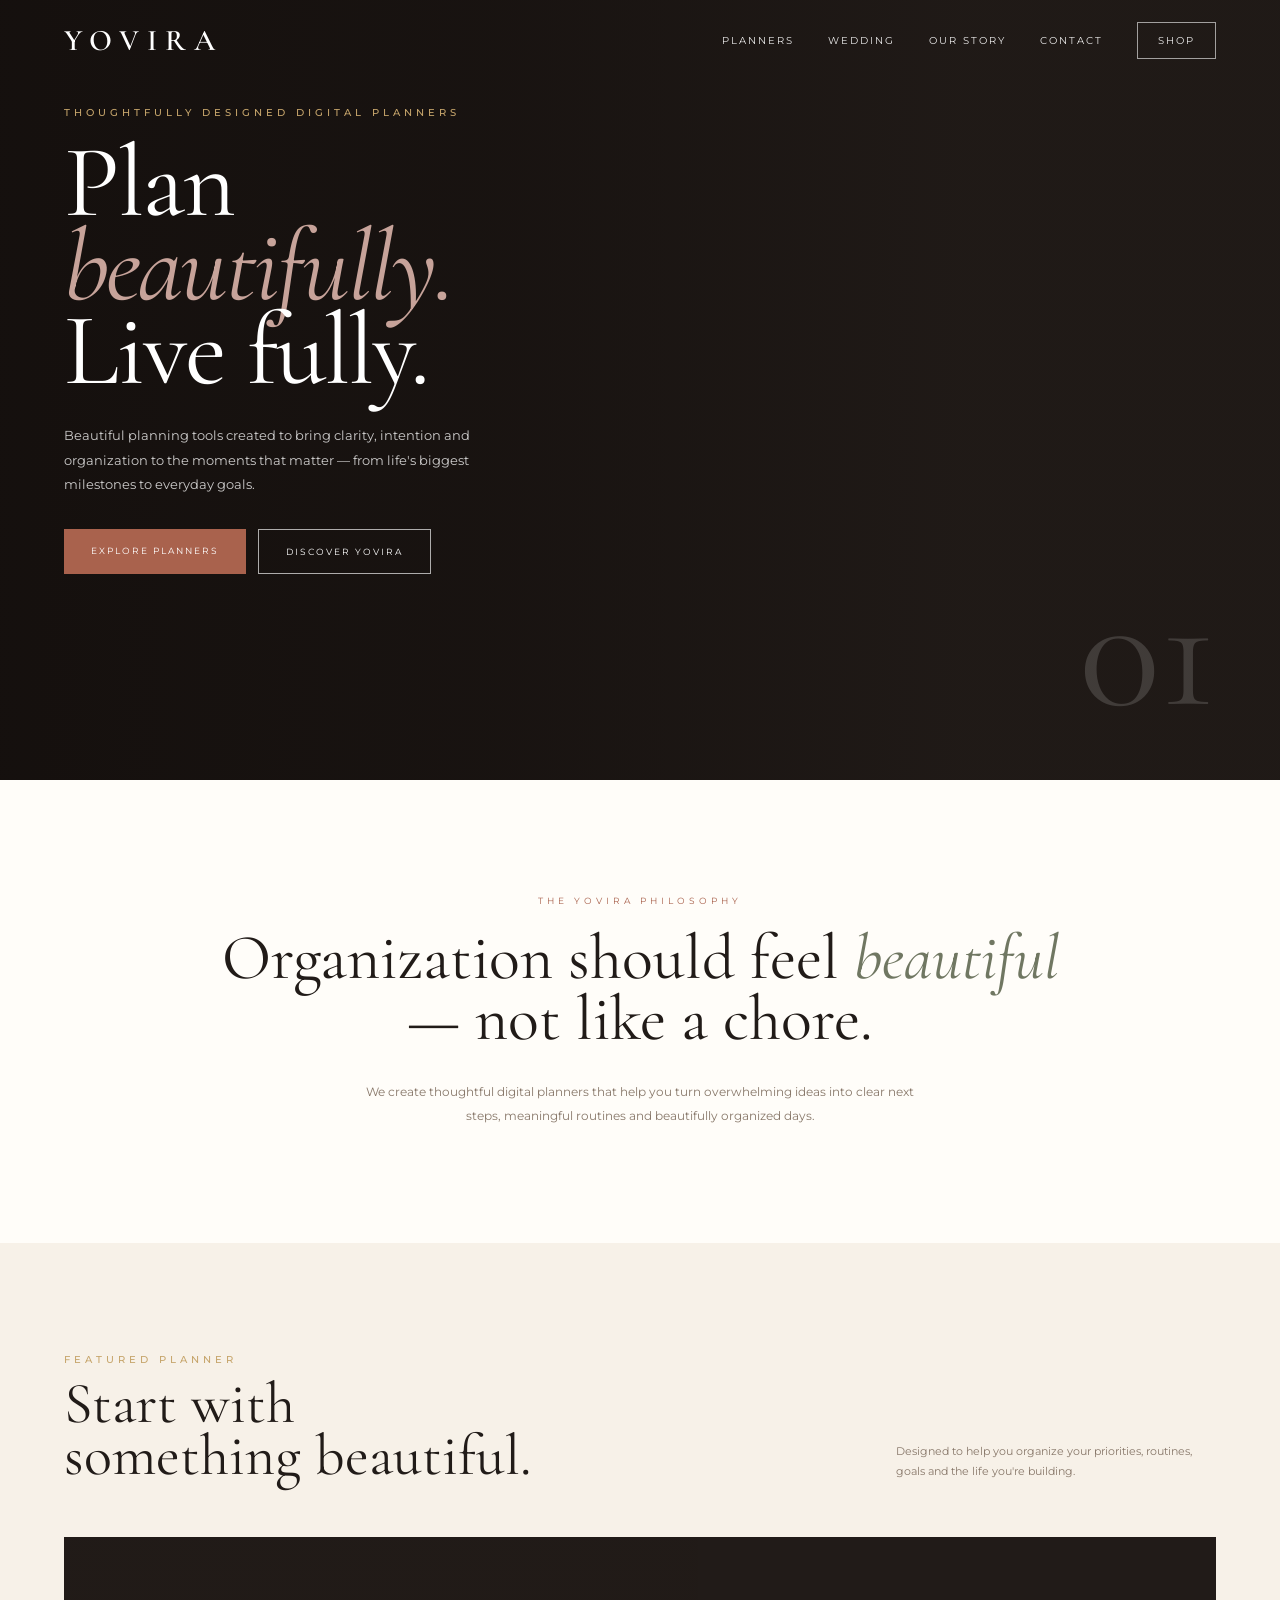
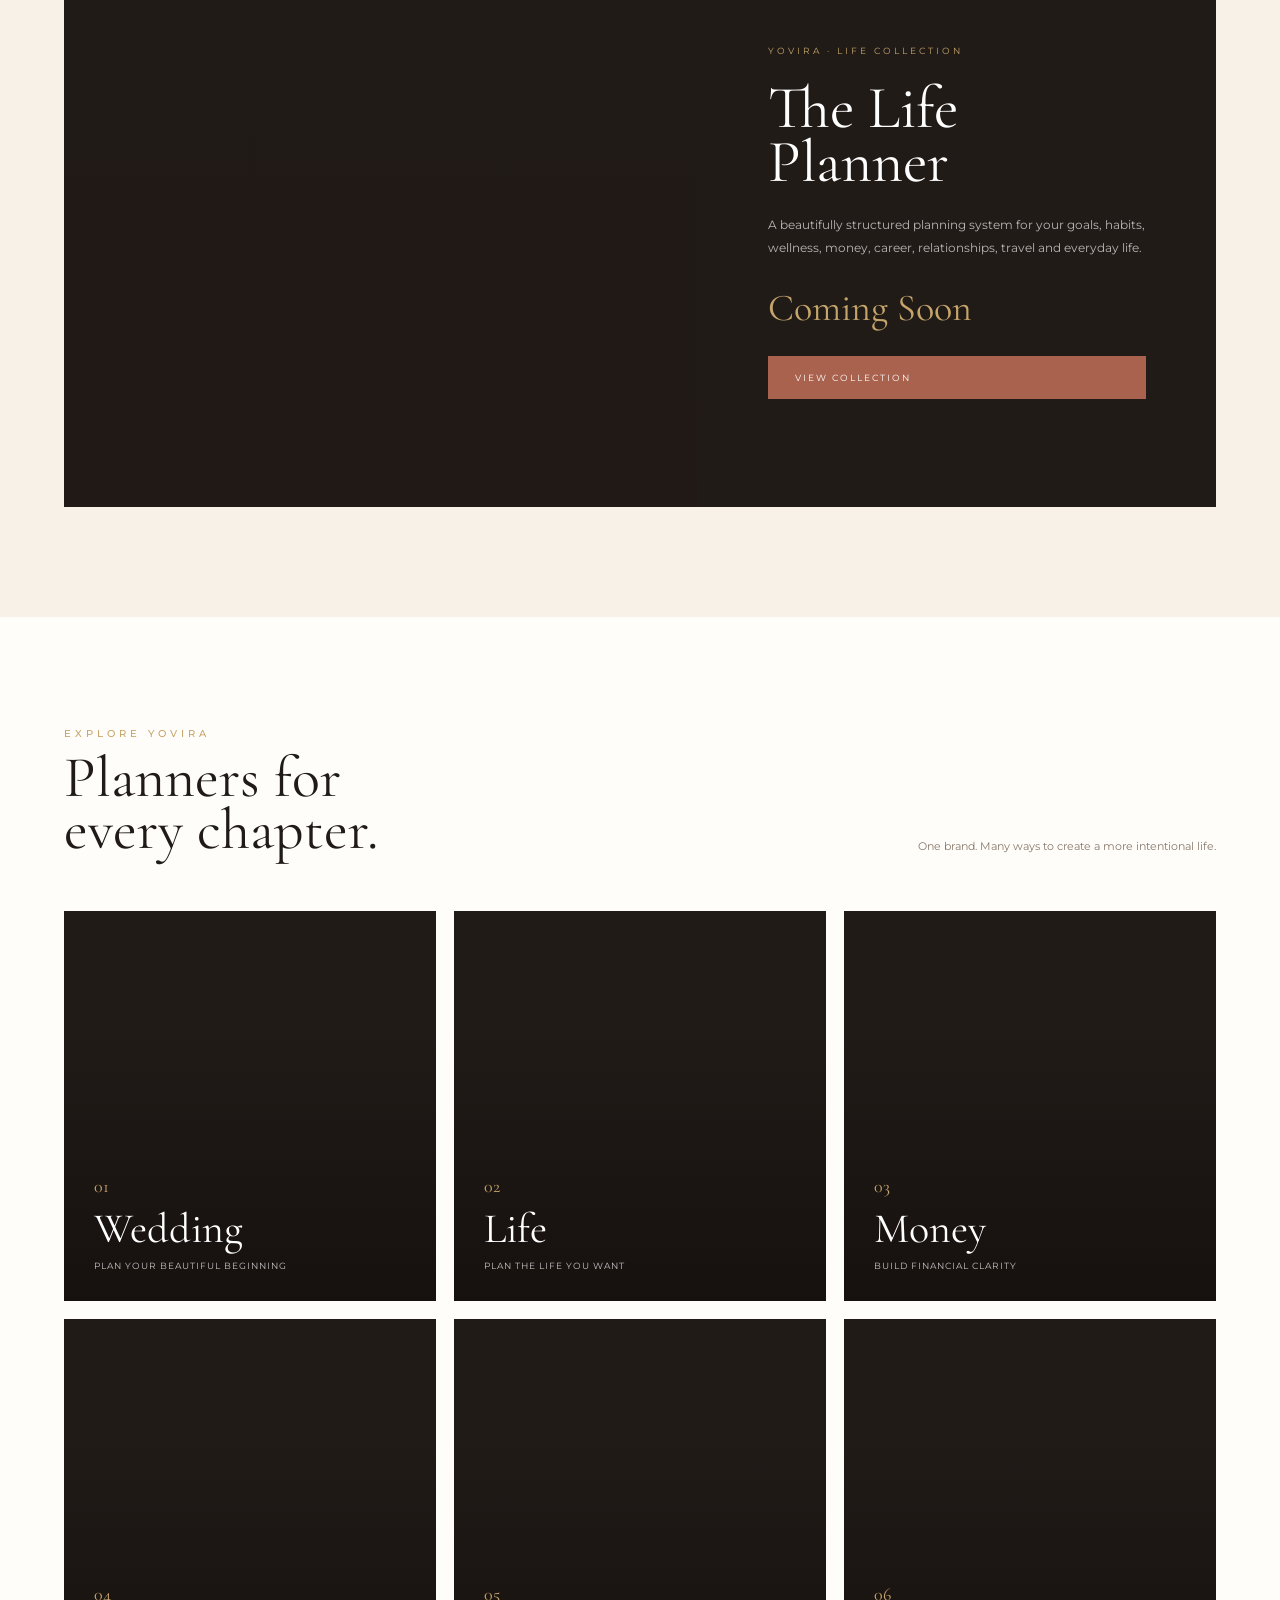
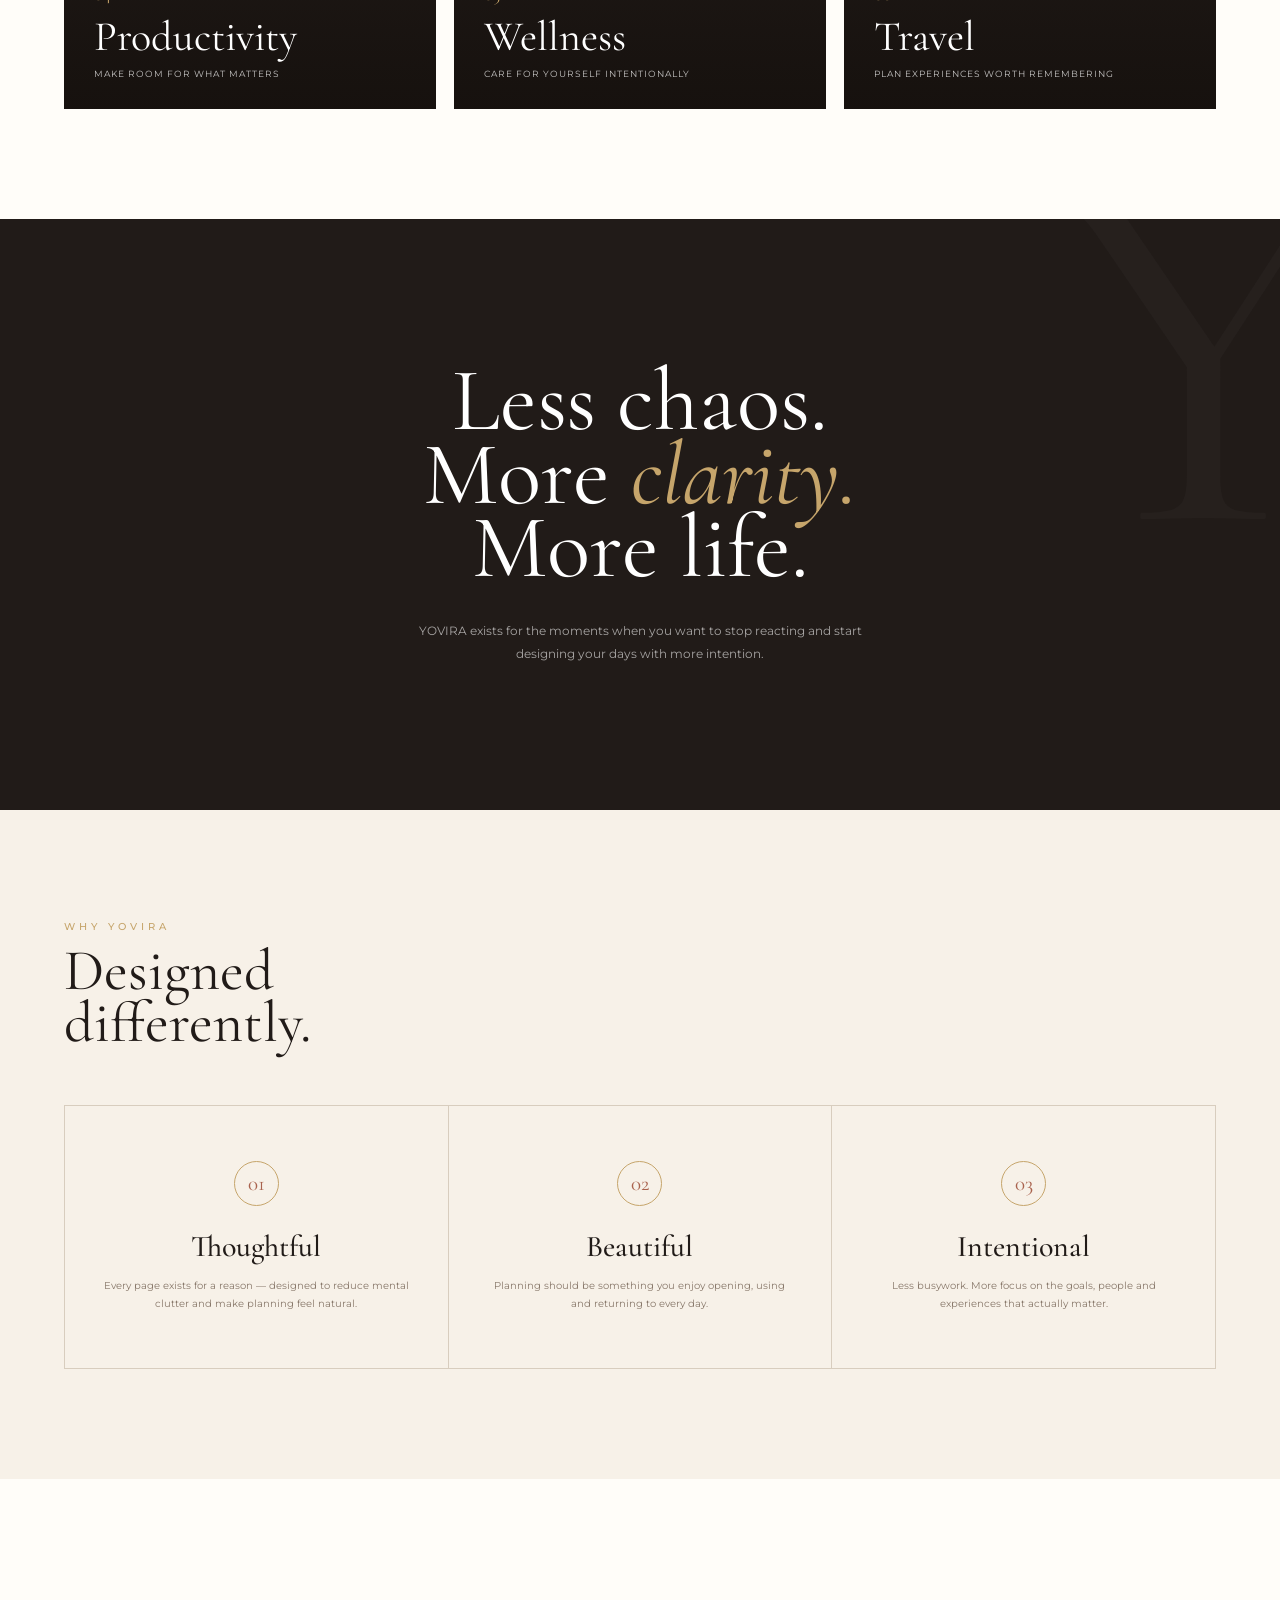
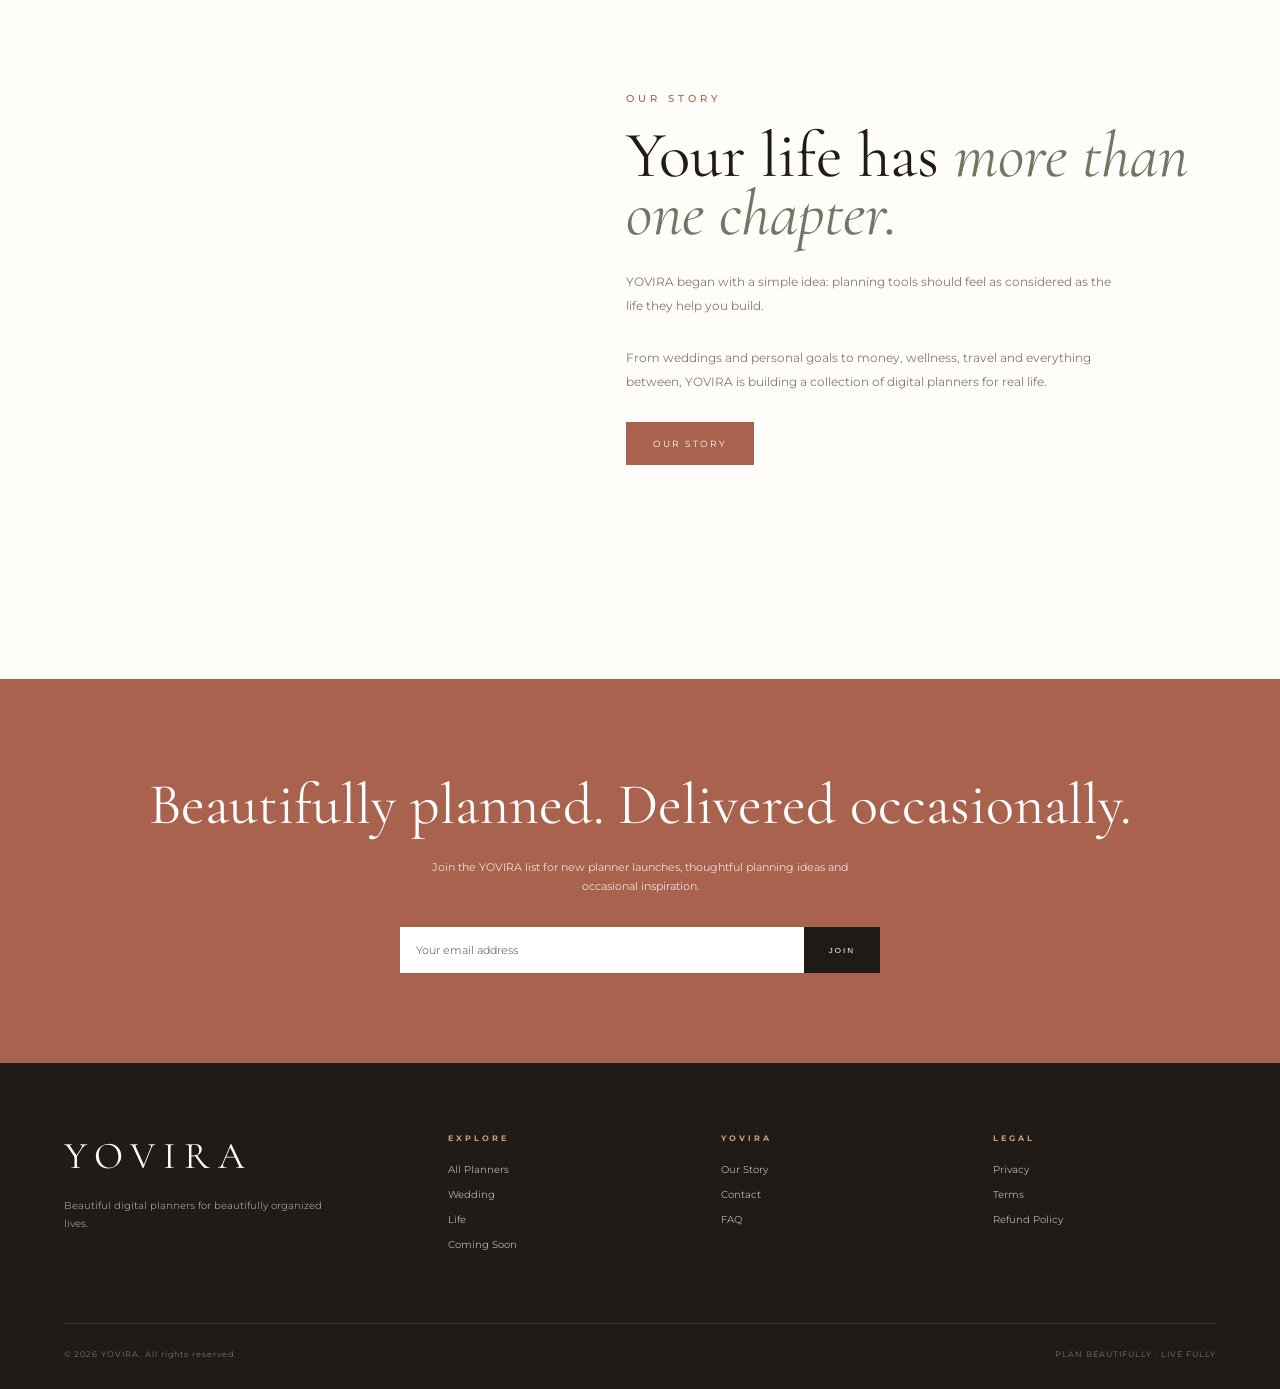
==== commit 207fbb8e: "Update print statement from 'Hello' to 'Goodbye'" ====
--- a/index.html
+++ b/index.html
@@ -5,30 +5,32 @@
   <meta name="viewport" content="width=device-width, initial-scale=1.0">
 
   <title>YOVIRA | Plan Beautifully. Live Fully.</title>
-  <meta name="description" content="YOVIRA creates beautifully designed digital planners for weddings, life, money, productivity, travel and more.">
+  <meta name="description" content="YOVIRA creates beautifully designed digital planners for a more organized, intentional life.">
 
   <link rel="preconnect" href="https://fonts.googleapis.com">
   <link rel="preconnect" href="https://fonts.gstatic.com" crossorigin>
 
-  <link href="https://fonts.googleapis.com/css2?family=Cormorant+Garamond:wght@400;500;600&family=Montserrat:wght@400;500;600&display=swap" rel="stylesheet">
+  <link href="https://fonts.googleapis.com/css2?family=Cormorant+Garamond:wght@400;500;600;700&family=Montserrat:wght@300;400;500;600&display=swap" rel="stylesheet">
 
   <style>
 
     :root {
-      --ivory: #F7F3EC;
-      --cream: #EEE8DE;
-      --champagne: #C9B38A;
-      --charcoal: #252525;
-      --taupe: #8A7A62;
-      --sage: #89927F;
-      --white: #FFFFFF;
-      --border: rgba(37,37,37,0.16);
+      --espresso: #211B18;
+      --espresso-soft: #302621;
+      --ivory: #F7F1E8;
+      --cream: #FFFDF9;
+      --terracotta: #A9624D;
+      --sage: #707762;
+      --gold: #C6A56B;
+      --rose: #C7A39A;
+      --taupe: #88786A;
+      --line: #D8CDBE;
     }
 
     * {
-      box-sizing: border-box;
       margin: 0;
       padding: 0;
+      box-sizing: border-box;
     }
 
     html {
@@ -37,8 +39,9 @@
 
     body {
       background: var(--ivory);
-      color: var(--charcoal);
+      color: var(--espresso);
       font-family: "Montserrat", sans-serif;
+      font-weight: 400;
       overflow-x: hidden;
     }
 
@@ -63,20 +66,22 @@
       width: 100%;
       z-index: 20;
       color: white;
+      padding: 22px 5%;
     }
 
     .nav {
-      height: 82px;
-      padding: 0 5vw;
+      max-width: 1400px;
+      margin: auto;
       display: flex;
       align-items: center;
       justify-content: space-between;
     }
 
     .logo {
-      font-size: 23px;
-      font-weight: 500;
+      font-family: "Cormorant Garamond", serif;
+      font-size: 30px;
       letter-spacing: 8px;
+      font-weight: 600;
     }
 
     .nav-links {
@@ -89,17 +94,22 @@
     }
 
     .nav-links a {
-      opacity: 0.9;
-      transition: 0.3s;
+      opacity: .9;
+      transition: .3s;
     }
 
     .nav-links a:hover {
-      opacity: 0.6;
-    }
-
-    .nav-shop {
-      border: 1px solid rgba(255,255,255,0.7);
-      padding: 12px 19px;
+      color: var(--gold);
+    }
+
+    .shop-btn {
+      border: 1px solid rgba(255,255,255,.65);
+      padding: 11px 20px;
+    }
+
+    .shop-btn:hover {
+      background: white;
+      color: var(--espresso);
     }
 
     /* =========================
@@ -107,114 +117,113 @@
     ========================= */
 
     .hero {
-      min-height: 760px;
-      height: 100vh;
+      min-height: 780px;
       position: relative;
       display: flex;
       align-items: flex-end;
       overflow: hidden;
+      background: var(--espresso);
     }
 
     .hero-image {
       position: absolute;
       inset: 0;
-      background-image:
+      background:
         linear-gradient(
           90deg,
-          rgba(15,15,15,0.68) 0%,
-          rgba(15,15,15,0.25) 48%,
-          rgba(15,15,15,0.05) 100%
+          rgba(20,15,13,.93) 0%,
+          rgba(20,15,13,.68) 38%,
+          rgba(20,15,13,.12) 75%
         ),
-        url("https://images.unsplash.com/photo-1519741497674-611481863552?auto=format&fit=crop&w=2200&q=85");
-      background-size: cover;
-      background-position: center;
-      transform: scale(1.02);
+        url("https://images.unsplash.com/photo-1513159446162-54eb8bdaa79b?auto=format&fit=crop&w=1800&q=90")
+        center / cover;
     }
 
     .hero-content {
       position: relative;
       z-index: 2;
       color: white;
-      width: min(1180px, 90%);
-      margin: 0 auto;
-      padding-bottom: 85px;
+      width: 100%;
+      max-width: 1400px;
+      margin: auto;
+      padding: 0 5% 100px;
     }
 
     .eyebrow {
+      color: var(--gold);
       font-size: 10px;
-      letter-spacing: 3px;
+      letter-spacing: 4px;
       text-transform: uppercase;
-      margin-bottom: 20px;
-      opacity: 0.85;
+      margin-bottom: 22px;
+      font-weight: 500;
     }
 
     .hero h1 {
       font-family: "Cormorant Garamond", serif;
-      font-size: clamp(58px, 8vw, 112px);
       font-weight: 400;
-      line-height: 0.82;
-      max-width: 760px;
-      margin-bottom: 28px;
+      font-size: clamp(64px, 8vw, 118px);
+      line-height: .82;
+      max-width: 750px;
+      letter-spacing: -2px;
     }
 
     .hero h1 em {
-      font-weight: 400;
-    }
-
-    .hero-description {
+      color: var(--rose);
+      font-style: italic;
+    }
+
+    .hero-text {
+      margin-top: 30px;
+      max-width: 440px;
       font-size: 13px;
-      line-height: 1.8;
-      max-width: 440px;
-      margin-bottom: 32px;
-      opacity: 0.9;
-    }
-
-    .hero-buttons {
+      line-height: 1.9;
+      color: rgba(255,255,255,.78);
+    }
+
+    .hero-actions {
       display: flex;
       gap: 12px;
+      margin-top: 32px;
       flex-wrap: wrap;
     }
 
-    .button {
+    .btn {
       display: inline-block;
-      padding: 16px 28px;
-      font-size: 10px;
-      font-weight: 600;
+      padding: 16px 27px;
+      font-size: 9px;
+      text-transform: uppercase;
       letter-spacing: 2px;
-      text-transform: uppercase;
-      transition: 0.3s ease;
-    }
-
-    .button-light {
+      transition: .3s;
+    }
+
+    .btn-primary {
+      background: var(--terracotta);
+      color: white;
+    }
+
+    .btn-primary:hover {
+      background: var(--gold);
+      color: var(--espresso);
+    }
+
+    .btn-outline {
+      border: 1px solid rgba(255,255,255,.65);
+      color: white;
+    }
+
+    .btn-outline:hover {
       background: white;
-      color: var(--charcoal);
-    }
-
-    .button-light:hover {
-      background: var(--champagne);
-    }
-
-    .button-outline {
-      border: 1px solid rgba(255,255,255,0.75);
-      color: white;
-    }
-
-    .button-outline:hover {
-      background: white;
-      color: var(--charcoal);
-    }
-
-    .hero-scroll {
+      color: var(--espresso);
+    }
+
+    .hero-number {
       position: absolute;
-      right: 5vw;
-      bottom: 38px;
-      z-index: 2;
-      color: white;
-      font-size: 9px;
-      letter-spacing: 3px;
-      text-transform: uppercase;
-      writing-mode: vertical-rl;
-      opacity: 0.75;
+      right: 5%;
+      bottom: 70px;
+      color: rgba(255,255,255,.15);
+      font-family: "Cormorant Garamond", serif;
+      font-size: 170px;
+      line-height: .7;
     }
 
     /* =========================
@@ -222,299 +231,372 @@
     ========================= */
 
     .intro {
-      padding: 120px 6vw;
+      padding: 115px 7%;
       text-align: center;
-    }
-
-    .intro-label {
+      background: var(--cream);
+    }
+
+    .intro-small {
+      color: var(--terracotta);
       font-size: 9px;
-      letter-spacing: 3px;
+      letter-spacing: 4px;
       text-transform: uppercase;
-      color: var(--taupe);
       margin-bottom: 22px;
     }
 
     .intro h2 {
       font-family: "Cormorant Garamond", serif;
-      font-size: clamp(42px, 6vw, 76px);
+      font-size: clamp(42px, 5vw, 70px);
+      line-height: .95;
       font-weight: 400;
-      line-height: 0.95;
       max-width: 850px;
       margin: auto;
     }
 
+    .intro h2 em {
+      color: var(--sage);
+      font-style: italic;
+    }
+
     .intro p {
-      max-width: 590px;
+      max-width: 580px;
       margin: 30px auto 0;
       color: var(--taupe);
-      font-size: 13px;
+      font-size: 12px;
       line-height: 2;
     }
 
     /* =========================
-       FEATURED PRODUCT
+       FEATURED
     ========================= */
 
     .featured {
-      background: var(--cream);
-      padding: 90px 5vw;
+      padding: 110px 5%;
+      background: var(--ivory);
     }
 
     .section-heading {
+      max-width: 1400px;
+      margin: 0 auto 55px;
       display: flex;
+      align-items: flex-end;
       justify-content: space-between;
-      align-items: flex-end;
-      gap: 30px;
-      margin-bottom: 45px;
-    }
-
-    .section-label {
-      font-size: 9px;
-      letter-spacing: 3px;
-      text-transform: uppercase;
+      gap: 20px;
+    }
+
+    .section-heading .eyebrow {
+      margin-bottom: 12px;
+    }
+
+    .section-heading h2 {
+      font-family: "Cormorant Garamond", serif;
+      font-size: 58px;
+      font-weight: 400;
+      line-height: .9;
+    }
+
+    .section-heading p {
+      max-width: 320px;
       color: var(--taupe);
-      margin-bottom: 12px;
-    }
-
-    .section-heading h2 {
-      font-family: "Cormorant Garamond", serif;
-      font-size: clamp(42px, 5vw, 68px);
-      font-weight: 400;
-      line-height: 0.9;
-    }
-
-    .view-all {
-      font-size: 10px;
-      letter-spacing: 2px;
-      text-transform: uppercase;
-      border-bottom: 1px solid var(--charcoal);
-      padding-bottom: 6px;
-    }
-
-    .featured-grid {
+      font-size: 11px;
+      line-height: 1.8;
+    }
+
+    .featured-card {
+      max-width: 1400px;
+      margin: auto;
+      background: var(--espresso);
+      color: white;
       display: grid;
-      grid-template-columns: 1.2fr 0.8fr;
-      min-height: 650px;
+      grid-template-columns: 1.1fr .9fr;
+      min-height: 570px;
     }
 
     .featured-image {
-      background-image:
-        url("https://images.unsplash.com/photo-1511285560929-80b456fea0bc?auto=format&fit=crop&w=1600&q=85");
-      background-size: cover;
-      background-position: center;
-      min-height: 600px;
+      min-height: 500px;
+      background:
+        linear-gradient(rgba(30,20,15,.05),rgba(30,20,15,.18)),
+        url("https://images.unsplash.com/photo-1499750310107-5fef28a66643?auto=format&fit=crop&w=1200&q=90")
+        center / cover;
     }
 
     .featured-content {
-      background: var(--ivory);
-      padding: 65px;
+      padding: 70px;
       display: flex;
       flex-direction: column;
       justify-content: center;
     }
 
-    .product-number {
-      font-family: "Cormorant Garamond", serif;
-      font-size: 18px;
-      color: var(--champagne);
-      margin-bottom: 25px;
-    }
-
-    .featured-content h3 {
-      font-family: "Cormorant Garamond", serif;
-      font-size: clamp(40px, 4vw, 62px);
-      font-weight: 400;
-      line-height: 0.92;
-      margin-bottom: 25px;
-    }
-
-    .featured-content p {
-      color: var(--taupe);
-      font-size: 12px;
-      line-height: 1.9;
-      max-width: 420px;
-      margin-bottom: 28px;
-    }
-
-    .price {
-      font-family: "Cormorant Garamond", serif;
-      font-size: 30px;
-      margin-bottom: 30px;
-    }
-
-    .dark-button {
-      display: inline-block;
-      background: var(--charcoal);
-      color: white;
-      padding: 16px 27px;
-      width: fit-content;
-      font-size: 10px;
-      font-weight: 600;
-      letter-spacing: 2px;
-      text-transform: uppercase;
-      transition: 0.3s;
-    }
-
-    .dark-button:hover {
-      background: var(--taupe);
-    }
-
-    /* =========================
-       COLLECTIONS
-    ========================= */
-
-    .collections {
-      padding: 120px 5vw;
-    }
-
-    .collection-grid {
-      display: grid;
-      grid-template-columns: repeat(3, 1fr);
-      gap: 18px;
-    }
-
-    .collection-card {
-      position: relative;
-      min-height: 530px;
-      overflow: hidden;
-    }
-
-    .collection-card img {
-      height: 100%;
-      object-fit: cover;
-      transition: transform 0.7s ease;
-    }
-
-    .collection-card:hover img {
-      transform: scale(1.04);
-    }
-
-    .collection-overlay {
-      position: absolute;
-      inset: 0;
-      padding: 32px;
-      display: flex;
-      flex-direction: column;
-      justify-content: flex-end;
-      color: white;
-      background: linear-gradient(
-        transparent 35%,
-        rgba(0,0,0,0.68)
-      );
-    }
-
-    .collection-status {
-      font-size: 8px;
-      letter-spacing: 2px;
-      text-transform: uppercase;
-      margin-bottom: 9px;
-      opacity: 0.8;
-    }
-
-    .collection-overlay h3 {
-      font-family: "Cormorant Garamond", serif;
-      font-size: 43px;
-      font-weight: 400;
-      margin-bottom: 8px;
-    }
-
-    .collection-overlay p {
-      font-size: 10px;
-      line-height: 1.6;
-      max-width: 280px;
-      opacity: 0.85;
-    }
-
-    /* =========================
-       PHILOSOPHY
-    ========================= */
-
-    .philosophy {
-      background: var(--charcoal);
-      color: white;
-      padding: 130px 6vw;
-      text-align: center;
-    }
-
-    .philosophy-label {
-      color: var(--champagne);
+    .featured-content .tag {
+      color: var(--gold);
       font-size: 9px;
       letter-spacing: 3px;
       text-transform: uppercase;
       margin-bottom: 25px;
     }
 
-    .philosophy h2 {
-      font-family: "Cormorant Garamond", serif;
-      font-size: clamp(48px, 7vw, 88px);
+    .featured-content h3 {
+      font-family: "Cormorant Garamond", serif;
+      font-size: 60px;
       font-weight: 400;
-      line-height: 0.9;
-      max-width: 850px;
+      line-height: .9;
+    }
+
+    .featured-content p {
+      color: rgba(255,255,255,.68);
+      font-size: 12px;
+      line-height: 1.9;
+      margin: 25px 0;
+      max-width: 390px;
+    }
+
+    .price {
+      font-family: "Cormorant Garamond", serif;
+      color: var(--gold);
+      font-size: 38px;
+      margin-bottom: 25px;
+    }
+
+    /* =========================
+       COLLECTIONS
+    ========================= */
+
+    .collections {
+      background: var(--cream);
+      padding: 110px 5%;
+    }
+
+    .collection-grid {
+      max-width: 1400px;
       margin: auto;
-    }
-
-    .philosophy p {
-      max-width: 560px;
-      margin: 30px auto 0;
-      color: rgba(255,255,255,0.65);
+      display: grid;
+      grid-template-columns: repeat(3,1fr);
+      gap: 18px;
+    }
+
+    .collection {
+      min-height: 390px;
+      position: relative;
+      overflow: hidden;
+      display: flex;
+      align-items: flex-end;
+      padding: 30px;
+      color: white;
+      background: var(--espresso);
+    }
+
+    .collection-bg {
+      position: absolute;
+      inset: 0;
+      background-size: cover;
+      background-position: center;
+      transition: transform .7s;
+    }
+
+    .collection:hover .collection-bg {
+      transform: scale(1.06);
+    }
+
+    .collection:after {
+      content: "";
+      position: absolute;
+      inset: 0;
+      background: linear-gradient(transparent 30%,rgba(20,15,12,.82));
+    }
+
+    .collection-content {
+      position: relative;
+      z-index: 2;
+    }
+
+    .collection-number {
+      font-family: "Cormorant Garamond", serif;
+      font-size: 18px;
+      color: var(--gold);
+    }
+
+    .collection h3 {
+      font-family: "Cormorant Garamond", serif;
+      font-size: 42px;
+      font-weight: 400;
+      margin: 6px 0;
+    }
+
+    .collection p {
+      font-size: 9px;
+      letter-spacing: 1px;
+      text-transform: uppercase;
+      opacity: .75;
+    }
+
+    .wedding {
+      background-image:url("https://images.unsplash.com/photo-1519225421980-715cb0215aed?auto=format&fit=crop&w=900&q=85");
+    }
+
+    .life {
+      background-image:url("https://images.unsplash.com/photo-1494438639946-1ebd1d20bf85?auto=format&fit=crop&w=900&q=85");
+    }
+
+    .money {
+      background-image:url("https://images.unsplash.com/photo-1554224155-6726b3ff858f?auto=format&fit=crop&w=900&q=85");
+    }
+
+    .productivity {
+      background-image:url("https://images.unsplash.com/photo-1499750310107-5fef28a66643?auto=format&fit=crop&w=900&q=85");
+    }
+
+    .wellness {
+      background-image:url("https://images.unsplash.com/photo-1506126613408-eca07ce68773?auto=format&fit=crop&w=900&q=85");
+    }
+
+    .travel {
+      background-image:url("https://images.unsplash.com/photo-1500534623283-312aade485b7?auto=format&fit=crop&w=900&q=85");
+    }
+
+    /* =========================
+       DARK STATEMENT
+    ========================= */
+
+    .statement {
+      background: var(--espresso);
+      color: white;
+      padding: 145px 7%;
+      text-align: center;
+      position: relative;
+      overflow: hidden;
+    }
+
+    .statement:before {
+      content: "Y";
+      position: absolute;
+      font-family: "Cormorant Garamond", serif;
+      font-size: 520px;
+      color: rgba(255,255,255,.025);
+      right: -80px;
+      top: -180px;
+    }
+
+    .statement h2 {
+      position: relative;
+      font-family: "Cormorant Garamond", serif;
+      font-size: clamp(54px,7vw,100px);
+      line-height: .82;
+      font-weight: 400;
+    }
+
+    .statement h2 span {
+      color: var(--gold);
+      font-style: italic;
+    }
+
+    .statement p {
+      position: relative;
+      max-width: 500px;
+      margin: 35px auto 0;
       font-size: 12px;
-      line-height: 2;
+      line-height: 1.9;
+      color: rgba(255,255,255,.6);
     }
 
     /* =========================
-       FUTURE
+       VALUES
     ========================= */
 
-    .future {
-      padding: 120px 5vw;
-    }
-
-    .future-layout {
+    .values {
+      padding: 110px 5%;
+      background: var(--ivory);
+    }
+
+    .values-grid {
+      max-width: 1200px;
+      margin: auto;
       display: grid;
-      grid-template-columns: 0.8fr 1.2fr;
+      grid-template-columns: repeat(3,1fr);
+      gap: 1px;
+      background: var(--line);
+      border: 1px solid var(--line);
+    }
+
+    .value {
+      background: var(--ivory);
+      padding: 55px 35px;
+      text-align: center;
+    }
+
+    .value-icon {
+      width: 45px;
+      height: 45px;
+      border: 1px solid var(--gold);
+      border-radius: 50%;
+      margin: 0 auto 22px;
+      display: flex;
+      align-items: center;
+      justify-content: center;
+      color: var(--terracotta);
+      font-family: "Cormorant Garamond", serif;
+      font-size: 21px;
+    }
+
+    .value h3 {
+      font-family: "Cormorant Garamond", serif;
+      font-size: 30px;
+      font-weight: 500;
+      margin-bottom: 12px;
+    }
+
+    .value p {
+      font-size: 10px;
+      color: var(--taupe);
+      line-height: 1.8;
+    }
+
+    /* =========================
+       ABOUT CTA
+    ========================= */
+
+    .about {
+      padding: 110px 5%;
+      background: var(--cream);
+    }
+
+    .about-grid {
+      max-width: 1400px;
+      margin: auto;
+      display: grid;
+      grid-template-columns: .9fr 1.1fr;
       gap: 80px;
       align-items: center;
     }
 
-    .future-text h2 {
-      font-family: "Cormorant Garamond", serif;
-      font-size: clamp(48px, 6vw, 76px);
+    .about-image {
+      height: 580px;
+      background:
+        url("https://images.unsplash.com/photo-1499951360447-b19be8fe80f5?auto=format&fit=crop&w=1100&q=90")
+        center / cover;
+    }
+
+    .about-content .eyebrow {
+      color: var(--terracotta);
+    }
+
+    .about-content h2 {
+      font-family: "Cormorant Garamond", serif;
+      font-size: 65px;
       font-weight: 400;
-      line-height: 0.9;
-      margin-bottom: 25px;
-    }
-
-    .future-text p {
+      line-height: .88;
+      margin-bottom: 28px;
+    }
+
+    .about-content h2 em {
+      color: var(--sage);
+    }
+
+    .about-content p {
+      max-width: 490px;
       color: var(--taupe);
       font-size: 12px;
       line-height: 2;
-      margin-bottom: 30px;
-      max-width: 420px;
-    }
-
-    .future-list {
-      display: grid;
-      grid-template-columns: 1fr 1fr;
-      border-top: 1px solid var(--border);
-    }
-
-    .future-item {
-      padding: 20px 0;
-      border-bottom: 1px solid var(--border);
-      font-family: "Cormorant Garamond", serif;
-      font-size: 25px;
-    }
-
-    .future-item:nth-child(odd) {
-      margin-right: 20px;
-    }
-
-    .future-image {
-      height: 620px;
-      background-image:
-        url("https://images.unsplash.com/photo-1494438639946-1ebd1d20bf85?auto=format&fit=crop&w=1600&q=85");
-      background-size: cover;
-      background-position: center;
+      margin-bottom: 28px;
     }
 
     /* =========================
@@ -522,49 +604,49 @@
     ========================= */
 
     .newsletter {
-      background: var(--cream);
-      padding: 90px 6vw;
+      background: var(--terracotta);
+      color: white;
+      padding: 90px 7%;
       text-align: center;
     }
 
     .newsletter h2 {
       font-family: "Cormorant Garamond", serif;
-      font-size: clamp(44px, 6vw, 70px);
+      font-size: 58px;
       font-weight: 400;
-      margin-bottom: 15px;
     }
 
     .newsletter p {
-      color: var(--taupe);
-      font-size: 12px;
-      margin-bottom: 28px;
+      max-width: 450px;
+      margin: 18px auto 30px;
+      font-size: 11px;
+      line-height: 1.8;
+      opacity: .8;
     }
 
     .newsletter-form {
-      display: flex;
       max-width: 480px;
       margin: auto;
+      display: flex;
     }
 
     .newsletter-form input {
       flex: 1;
-      border: 1px solid var(--border);
-      background: var(--ivory);
+      border: none;
       padding: 16px;
-      outline: none;
       font-family: "Montserrat", sans-serif;
       font-size: 11px;
+      outline: none;
     }
 
     .newsletter-form button {
-      border: 0;
-      background: var(--charcoal);
+      border: none;
+      background: var(--espresso);
       color: white;
-      padding: 0 23px;
-      font-size: 9px;
-      font-weight: 600;
+      padding: 0 25px;
+      text-transform: uppercase;
       letter-spacing: 2px;
-      text-transform: uppercase;
+      font-size: 8px;
       cursor: pointer;
     }
 
@@ -573,51 +655,65 @@
     ========================= */
 
     footer {
-      background: var(--ivory);
-      padding: 65px 5vw 30px;
-    }
-
-    .footer-top {
+      background: var(--espresso);
+      color: white;
+      padding: 70px 5% 30px;
+    }
+
+    .footer-grid {
+      max-width: 1400px;
+      margin: auto;
       display: grid;
       grid-template-columns: 1.5fr 1fr 1fr 1fr;
       gap: 50px;
       padding-bottom: 60px;
     }
 
-    .footer-brand {
-      font-size: 22px;
-      letter-spacing: 7px;
-      margin-bottom: 20px;
-    }
-
-    .footer-description {
-      color: var(--taupe);
-      font-size: 11px;
+    .footer-logo {
+      font-family: "Cormorant Garamond", serif;
+      font-size: 38px;
+      letter-spacing: 8px;
+    }
+
+    .footer-brand p {
+      margin-top: 18px;
+      max-width: 270px;
+      color: rgba(255,255,255,.55);
+      font-size: 10px;
       line-height: 1.8;
-      max-width: 280px;
-    }
-
-    .footer-column h4 {
-      font-size: 9px;
-      letter-spacing: 2px;
+    }
+
+    footer h4 {
+      color: var(--gold);
+      font-size: 8px;
+      letter-spacing: 3px;
       text-transform: uppercase;
       margin-bottom: 20px;
     }
 
-    .footer-column a {
-      display: block;
-      color: var(--taupe);
-      font-size: 11px;
+    footer ul {
+      list-style: none;
+    }
+
+    footer li {
       margin-bottom: 12px;
-    }
-
-    .footer-bottom {
-      border-top: 1px solid var(--border);
+      font-size: 10px;
+      color: rgba(255,255,255,.65);
+    }
+
+    footer li a:hover {
+      color: white;
+    }
+
+    .copyright {
+      max-width: 1400px;
+      margin: auto;
       padding-top: 25px;
+      border-top: 1px solid rgba(255,255,255,.1);
       display: flex;
       justify-content: space-between;
-      color: var(--taupe);
-      font-size: 9px;
+      color: rgba(255,255,255,.4);
+      font-size: 8px;
       letter-spacing: 1px;
     }
 
@@ -628,82 +724,59 @@
     @media (max-width: 800px) {
 
       header {
-        position: absolute;
-      }
-
-      .nav {
-        height: 70px;
-        padding: 0 20px;
+        padding: 18px 20px;
       }
 
       .logo {
-        font-size: 18px;
+        font-size: 25px;
         letter-spacing: 6px;
       }
 
       .nav-links {
-        gap: 14px;
-        font-size: 8px;
-      }
-
-      .nav-links a:nth-child(1),
-      .nav-links a:nth-child(2),
-      .nav-links a:nth-child(3) {
+        gap: 12px;
+        font-size: 7px;
+      }
+
+      .nav-links a:nth-child(3),
+      .nav-links a:nth-child(4) {
         display: none;
       }
 
-      .nav-shop {
-        padding: 9px 13px;
+      .shop-btn {
+        padding: 8px 11px;
       }
 
       .hero {
-        min-height: 700px;
-        height: 90vh;
-        align-items: flex-end;
+        min-height: 720px;
       }
 
       .hero-image {
-        background-position: 62% center;
-        background-image:
+        background:
           linear-gradient(
             0deg,
-            rgba(15,15,15,0.78) 0%,
-            rgba(15,15,15,0.30) 55%,
-            rgba(15,15,15,0.08) 100%
+            rgba(20,15,13,.96) 0%,
+            rgba(20,15,13,.55) 48%,
+            rgba(20,15,13,.12) 100%
           ),
-          url("https://images.unsplash.com/photo-1519741497674-611481863552?auto=format&fit=crop&w=1200&q=85");
+          url("https://images.unsplash.com/photo-1513159446162-54eb8bdaa79b?auto=format&fit=crop&w=1000&q=85")
+          center / cover;
       }
 
       .hero-content {
-        width: calc(100% - 40px);
-        padding-bottom: 55px;
-      }
-
-      .eyebrow {
-        font-size: 8px;
-        letter-spacing: 2.5px;
-        margin-bottom: 14px;
+        padding: 0 22px 70px;
       }
 
       .hero h1 {
-        font-size: 64px;
-        line-height: 0.84;
-        margin-bottom: 22px;
-      }
-
-      .hero-description {
+        font-size: 65px;
+        letter-spacing: -1px;
+      }
+
+      .hero-text {
         font-size: 11px;
-        line-height: 1.7;
         max-width: 330px;
-        margin-bottom: 23px;
-      }
-
-      .button {
-        padding: 14px 20px;
-        font-size: 8px;
-      }
-
-      .hero-scroll {
+      }
+
+      .hero-number {
         display: none;
       }
 
@@ -712,134 +785,105 @@
       }
 
       .intro h2 {
-        font-size: 48px;
-      }
-
-      .intro p {
-        font-size: 11px;
-        line-height: 1.9;
-      }
-
-      .featured {
-        padding: 70px 20px;
+        font-size: 45px;
+      }
+
+      .featured,
+      .collections,
+      .values,
+      .about {
+        padding: 75px 20px;
       }
 
       .section-heading {
         display: block;
-        margin-bottom: 30px;
+        margin-bottom: 35px;
       }
 
       .section-heading h2 {
+        font-size: 48px;
+        margin-bottom: 20px;
+      }
+
+      .featured-card {
+        grid-template-columns: 1fr;
+      }
+
+      .featured-image {
+        min-height: 350px;
+      }
+
+      .featured-content {
+        padding: 45px 28px;
+      }
+
+      .featured-content h3 {
         font-size: 50px;
-        margin-bottom: 20px;
-      }
-
-      .featured-grid {
-        display: block;
-      }
-
-      .featured-image {
-        min-height: 430px;
-      }
-
-      .featured-content {
-        padding: 40px 27px 45px;
-      }
-
-      .featured-content h3 {
-        font-size: 48px;
-      }
-
-      .collections {
-        padding: 80px 20px;
       }
 
       .collection-grid {
         grid-template-columns: 1fr;
-        gap: 14px;
-      }
-
-      .collection-card {
-        min-height: 430px;
-      }
-
-      .collection-overlay h3 {
-        font-size: 40px;
-      }
-
-      .philosophy {
-        padding: 90px 25px;
-      }
-
-      .philosophy h2 {
-        font-size: 54px;
-      }
-
-      .future {
-        padding: 80px 20px;
-      }
-
-      .future-layout {
-        display: flex;
-        flex-direction: column;
-        gap: 40px;
-      }
-
-      .future-text h2 {
-        font-size: 54px;
-      }
-
-      .future-image {
-        height: 450px;
+      }
+
+      .collection {
+        min-height: 360px;
+      }
+
+      .statement {
+        padding: 100px 25px;
+      }
+
+      .statement h2 {
+        font-size: 65px;
+      }
+
+      .values-grid {
+        grid-template-columns: 1fr;
+      }
+
+      .about-grid {
+        grid-template-columns: 1fr;
+        gap: 45px;
+      }
+
+      .about-image {
+        height: 420px;
+      }
+
+      .about-content h2 {
+        font-size: 53px;
+      }
+
+      .newsletter {
+        padding: 75px 22px;
+      }
+
+      .newsletter h2 {
+        font-size: 47px;
+      }
+
+      .newsletter-form {
+        display: block;
+      }
+
+      .newsletter-form input,
+      .newsletter-form button {
         width: 100%;
-        order: -1;
-      }
-
-      .future-item {
-        font-size: 21px;
-      }
-
-      .newsletter {
-        padding: 75px 20px;
-      }
-
-      .newsletter h2 {
-        font-size: 50px;
-      }
-
-      .newsletter-form {
-        display: flex;
-        width: 100%;
-      }
-
-      .newsletter-form input {
-        min-width: 0;
-      }
-
-      .newsletter-form button {
-        padding: 0 16px;
-      }
-
-      footer {
-        padding: 55px 20px 25px;
-      }
-
-      .footer-top {
+        height: 50px;
+      }
+
+      .footer-grid {
         grid-template-columns: 1fr 1fr;
-        gap: 40px 25px;
-      }
-
-      .footer-brand-column {
+        gap: 40px 20px;
+      }
+
+      .footer-brand {
         grid-column: 1 / -1;
       }
 
-      .footer-bottom {
+      .copyright {
         display: block;
-        line-height: 1.8;
-      }
-
-      .footer-bottom span {
-        display: block;
+        line-height: 2;
       }
     }
 
@@ -848,491 +892,517 @@
 
 <body>
 
-<!-- =========================
-     HEADER
-========================= -->
-
-<header>
-
-  <nav class="nav">
-
-    <a href="index.html" class="logo">YOVIRA</a>
-
-    <div class="nav-links">
-      <a href="planners.html">Planners</a>
-      <a href="wedding-planners.html">Wedding</a>
-      <a href="about.html">Our Story</a>
-      <a href="contact.html">Contact</a>
-      <a href="planners.html" class="nav-shop">Shop</a>
+  <!-- HEADER -->
+
+  <header>
+    <nav class="nav">
+
+      <a href="index.html" class="logo">
+        YOVIRA
+      </a>
+
+      <div class="nav-links">
+        <a href="planners.html">Planners</a>
+        <a href="wedding-planners.html">Wedding</a>
+        <a href="about.html">Our Story</a>
+        <a href="contact.html">Contact</a>
+        <a href="planners.html" class="shop-btn">Shop</a>
+      </div>
+
+    </nav>
+  </header>
+
+
+  <!-- HERO -->
+
+  <section class="hero">
+
+    <div class="hero-image"></div>
+
+    <div class="hero-content">
+
+      <div class="eyebrow">
+        Thoughtfully designed digital planners
+      </div>
+
+      <h1>
+        Plan<br>
+        <em>beautifully.</em><br>
+        Live fully.
+      </h1>
+
+      <p class="hero-text">
+        Beautiful planning tools created to bring clarity,
+        intention and organization to the moments that
+        matter — from life's biggest milestones to everyday goals.
+      </p>
+
+      <div class="hero-actions">
+
+        <a href="planners.html" class="btn btn-primary">
+          Explore Planners
+        </a>
+
+        <a href="about.html" class="btn btn-outline">
+          Discover YOVIRA
+        </a>
+
+      </div>
+
     </div>
 
-  </nav>
-
-</header>
-
-
-<!-- =========================
-     HERO
-========================= -->
-
-<section class="hero">
-
-  <div class="hero-image"></div>
-
-  <div class="hero-content">
-
-    <div class="eyebrow">
-      Thoughtfully designed digital planners
+    <div class="hero-number">
+      01
     </div>
 
-    <h1>
-      Plan<br>
-      beautifully.<br>
-      <em>Live fully.</em>
-    </h1>
-
-    <p class="hero-description">
-      Beautiful planning tools for the moments that matter —
-      from life's biggest milestones to everyday goals.
+  </section>
+
+
+  <!-- INTRO -->
+
+  <section class="intro">
+
+    <div class="intro-small">
+      The YOVIRA philosophy
+    </div>
+
+    <h2>
+      Organization should feel
+      <em>beautiful</em> — not like a chore.
+    </h2>
+
+    <p>
+      We create thoughtful digital planners that help you
+      turn overwhelming ideas into clear next steps,
+      meaningful routines and beautifully organized days.
     </p>
 
-    <div class="hero-buttons">
-
-      <a href="planners.html" class="button button-light">
-        Explore Planners
+  </section>
+
+
+  <!-- FEATURED -->
+
+  <section class="featured">
+
+    <div class="section-heading">
+
+      <div>
+        <div class="eyebrow">
+          Featured planner
+        </div>
+
+        <h2>
+          Start with<br>
+          something beautiful.
+        </h2>
+      </div>
+
+      <p>
+        Designed to help you organize your priorities,
+        routines, goals and the life you're building.
+      </p>
+
+    </div>
+
+
+    <div class="featured-card">
+
+      <div class="featured-image"></div>
+
+      <div class="featured-content">
+
+        <div class="tag">
+          YOVIRA · Life Collection
+        </div>
+
+        <h3>
+          The Life<br>
+          Planner
+        </h3>
+
+        <p>
+          A beautifully structured planning system for
+          your goals, habits, wellness, money, career,
+          relationships, travel and everyday life.
+        </p>
+
+        <div class="price">
+          Coming Soon
+        </div>
+
+        <a href="planners.html" class="btn btn-primary">
+          View Collection
+        </a>
+
+      </div>
+
+    </div>
+
+  </section>
+
+
+  <!-- COLLECTIONS -->
+
+  <section class="collections">
+
+    <div class="section-heading">
+
+      <div>
+        <div class="eyebrow">
+          Explore YOVIRA
+        </div>
+
+        <h2>
+          Planners for<br>
+          every chapter.
+        </h2>
+      </div>
+
+      <p>
+        One brand. Many ways to create a more intentional life.
+      </p>
+
+    </div>
+
+
+    <div class="collection-grid">
+
+      <a href="wedding-planners.html" class="collection">
+        <div class="collection-bg wedding"></div>
+        <div class="collection-content">
+          <div class="collection-number">01</div>
+          <h3>Wedding</h3>
+          <p>Plan your beautiful beginning</p>
+        </div>
       </a>
 
-      <a href="about.html" class="button button-outline">
-        Discover YOVIRA
+
+      <a href="planners.html" class="collection">
+        <div class="collection-bg life"></div>
+        <div class="collection-content">
+          <div class="collection-number">02</div>
+          <h3>Life</h3>
+          <p>Plan the life you want</p>
+        </div>
       </a>
 
+
+      <a href="planners.html" class="collection">
+        <div class="collection-bg money"></div>
+        <div class="collection-content">
+          <div class="collection-number">03</div>
+          <h3>Money</h3>
+          <p>Build financial clarity</p>
+        </div>
+      </a>
+
+
+      <a href="planners.html" class="collection">
+        <div class="collection-bg productivity"></div>
+        <div class="collection-content">
+          <div class="collection-number">04</div>
+          <h3>Productivity</h3>
+          <p>Make room for what matters</p>
+        </div>
+      </a>
+
+
+      <a href="planners.html" class="collection">
+        <div class="collection-bg wellness"></div>
+        <div class="collection-content">
+          <div class="collection-number">05</div>
+          <h3>Wellness</h3>
+          <p>Care for yourself intentionally</p>
+        </div>
+      </a>
+
+
+      <a href="planners.html" class="collection">
+        <div class="collection-bg travel"></div>
+        <div class="collection-content">
+          <div class="collection-number">06</div>
+          <h3>Travel</h3>
+          <p>Plan experiences worth remembering</p>
+        </div>
+      </a>
+
     </div>
 
-  </div>
-
-  <div class="hero-scroll">
-    Scroll to explore
-  </div>
-
-</section>
-
-
-<!-- =========================
-     INTRO
-========================= -->
-
-<section class="intro">
-
-  <div class="intro-label">
-    The YOVIRA philosophy
-  </div>
-
-  <h2>
-    Organization should feel
-    as beautiful as the life
-    you're creating.
-  </h2>
-
-  <p>
-    YOVIRA creates thoughtfully designed digital planners
-    that turn overwhelming lists, ideas and ambitions into
-    clear, intentional plans.
-  </p>
-
-</section>
-
-
-<!-- =========================
-     FEATURED PRODUCT
-========================= -->
-
-<section class="featured">
-
-  <div class="section-heading">
-
-    <div>
-      <div class="section-label">
-        Featured collection
+  </section>
+
+
+  <!-- STATEMENT -->
+
+  <section class="statement">
+
+    <h2>
+      Less chaos.<br>
+      More <span>clarity.</span><br>
+      More life.
+    </h2>
+
+    <p>
+      YOVIRA exists for the moments when you want to
+      stop reacting and start designing your days with
+      more intention.
+    </p>
+
+  </section>
+
+
+  <!-- VALUES -->
+
+  <section class="values">
+
+    <div class="section-heading">
+
+      <div>
+        <div class="eyebrow">
+          Why YOVIRA
+        </div>
+
+        <h2>
+          Designed<br>
+          differently.
+        </h2>
       </div>
 
-      <h2>
-        Start with<br>
-        something meaningful.
-      </h2>
     </div>
 
-    <a href="wedding-planners.html" class="view-all">
-      View Wedding Collection
-    </a>
-
-  </div>
-
-
-  <div class="featured-grid">
-
-    <div class="featured-image"></div>
-
-    <div class="featured-content">
-
-      <div class="product-number">
-        Y / 01
+
+    <div class="values-grid">
+
+      <div class="value">
+
+        <div class="value-icon">
+          01
+        </div>
+
+        <h3>
+          Thoughtful
+        </h3>
+
+        <p>
+          Every page exists for a reason —
+          designed to reduce mental clutter
+          and make planning feel natural.
+        </p>
+
       </div>
 
-      <h3>
-        Ultimate Wedding<br>
-        Command Center
-      </h3>
-
-      <p>
-        A complete 100-page planning system designed to
-        bring every important wedding detail into one
-        beautifully organized place.
-      </p>
-
-      <div class="price">
-        $14.99
+
+      <div class="value">
+
+        <div class="value-icon">
+          02
+        </div>
+
+        <h3>
+          Beautiful
+        </h3>
+
+        <p>
+          Planning should be something you
+          enjoy opening, using and returning
+          to every day.
+        </p>
+
       </div>
 
-      <a href="product-ultimate.html" class="dark-button">
-        Explore the Planner
-      </a>
+
+      <div class="value">
+
+        <div class="value-icon">
+          03
+        </div>
+
+        <h3>
+          Intentional
+        </h3>
+
+        <p>
+          Less busywork. More focus on the
+          goals, people and experiences
+          that actually matter.
+        </p>
+
+      </div>
 
     </div>
 
-  </div>
-
-</section>
-
-
-<!-- =========================
-     COLLECTIONS
-========================= -->
-
-<section class="collections">
-
-  <div class="section-heading">
-
-    <div>
-      <div class="section-label">
-        Explore YOVIRA
+  </section>
+
+
+  <!-- ABOUT -->
+
+  <section class="about">
+
+    <div class="about-grid">
+
+      <div class="about-image"></div>
+
+      <div class="about-content">
+
+        <div class="eyebrow">
+          Our story
+        </div>
+
+        <h2>
+          Your life has
+          <em>more than
+          one chapter.</em>
+        </h2>
+
+        <p>
+          YOVIRA began with a simple idea:
+          planning tools should feel as considered
+          as the life they help you build.
+        </p>
+
+        <p>
+          From weddings and personal goals to money,
+          wellness, travel and everything between,
+          YOVIRA is building a collection of digital
+          planners for real life.
+        </p>
+
+        <a href="about.html" class="btn btn-primary">
+          Our Story
+        </a>
+
       </div>
 
-      <h2>
-        Planners for<br>
-        every chapter.
-      </h2>
     </div>
 
-    <a href="planners.html" class="view-all">
-      Shop All
-    </a>
-
-  </div>
-
-
-  <div class="collection-grid">
-
-    <a href="wedding-planners.html" class="collection-card">
-
-      <img
-        src="https://images.unsplash.com/photo-1519225421980-715cb0215aed?auto=format&fit=crop&w=1200&q=85"
-        alt="Elegant wedding celebration"
+  </section>
+
+
+  <!-- NEWSLETTER -->
+
+  <section class="newsletter">
+
+    <h2>
+      Beautifully planned.
+      Delivered occasionally.
+    </h2>
+
+    <p>
+      Join the YOVIRA list for new planner launches,
+      thoughtful planning ideas and occasional inspiration.
+    </p>
+
+    <form class="newsletter-form">
+
+      <input
+        type="email"
+        placeholder="Your email address"
+        required
       >
 
-      <div class="collection-overlay">
-
-        <div class="collection-status">
-          Available now
-        </div>
-
-        <h3>Wedding</h3>
+      <button type="submit">
+        Join
+      </button>
+
+    </form>
+
+  </section>
+
+
+  <!-- FOOTER -->
+
+  <footer>
+
+    <div class="footer-grid">
+
+      <div class="footer-brand">
+
+        <div class="footer-logo">
+          YOVIRA
+        </div>
 
         <p>
-          Plan the celebration you've always imagined.
+          Beautiful digital planners for
+          beautifully organized lives.
         </p>
 
       </div>
 
-    </a>
-
-
-    <div class="collection-card">
-
-      <img
-        src="https://images.unsplash.com/photo-1499750310107-5fef28a66643?auto=format&fit=crop&w=1200&q=85"
-        alt="Lifestyle planning workspace"
-      >
-
-      <div class="collection-overlay">
-
-        <div class="collection-status">
-          Coming soon
-        </div>
-
-        <h3>Life</h3>
-
-        <p>
-          Create clarity around the life you want to build.
-        </p>
+
+      <div>
+
+        <h4>Explore</h4>
+
+        <ul>
+          <li><a href="planners.html">All Planners</a></li>
+          <li><a href="wedding-planners.html">Wedding</a></li>
+          <li><a href="planners.html">Life</a></li>
+          <li><a href="planners.html">Coming Soon</a></li>
+        </ul>
 
       </div>
 
+
+      <div>
+
+        <h4>YOVIRA</h4>
+
+        <ul>
+          <li><a href="about.html">Our Story</a></li>
+          <li><a href="contact.html">Contact</a></li>
+          <li><a href="faq.html">FAQ</a></li>
+        </ul>
+
+      </div>
+
+
+      <div>
+
+        <h4>Legal</h4>
+
+        <ul>
+          <li><a href="privacy.html">Privacy</a></li>
+          <li><a href="terms.html">Terms</a></li>
+          <li><a href="refund.html">Refund Policy</a></li>
+        </ul>
+
+      </div>
+
     </div>
 
 
-    <div class="collection-card">
-
-      <img
-        src="https://images.unsplash.com/photo-1554224155-6726b3ff858f?auto=format&fit=crop&w=1200&q=85"
-        alt="Financial planning workspace"
-      >
-
-      <div class="collection-overlay">
-
-        <div class="collection-status">
-          Coming soon
-        </div>
-
-        <h3>Money</h3>
-
-        <p>
-          Make your finances feel simpler and more intentional.
-        </p>
-
-      </div>
+    <div class="copyright">
+
+      <span>
+        © 2026 YOVIRA. All rights reserved.
+      </span>
+
+      <span>
+        PLAN BEAUTIFULLY · LIVE FULLY
+      </span>
 
     </div>
 
-  </div>
-
-</section>
-
-
-<!-- =========================
-     PHILOSOPHY
-========================= -->
-
-<section class="philosophy">
-
-  <div class="philosophy-label">
-    Why YOVIRA
-  </div>
-
-  <h2>
-    Less chaos.<br>
-    More clarity.<br>
-    More life.
-  </h2>
-
-  <p>
-    We believe a planner should do more than hold your
-    checklist. It should help you see what matters,
-    make decisions with confidence and enjoy the process.
-  </p>
-
-</section>
-
-
-<!-- =========================
-     FUTURE COLLECTIONS
-========================= -->
-
-<section class="future">
-
-  <div class="future-layout">
-
-    <div class="future-text">
-
-      <div class="section-label">
-        What's coming
-      </div>
-
-      <h2>
-        Your life has more
-        than one chapter.
-      </h2>
-
-      <p>
-        Wedding planning is only the beginning.
-        YOVIRA is growing into a complete collection
-        of planning tools for the way you actually live.
-      </p>
-
-      <a href="planners.html" class="dark-button">
-        Explore YOVIRA
-      </a>
-
-    </div>
-
-
-    <div class="future-image"></div>
-
-  </div>
-
-
-  <div class="future-list">
-
-    <div class="future-item">
-      Life Planning
-    </div>
-
-    <div class="future-item">
-      Budget & Money
-    </div>
-
-    <div class="future-item">
-      Productivity
-    </div>
-
-    <div class="future-item">
-      Travel
-    </div>
-
-    <div class="future-item">
-      Wellness
-    </div>
-
-    <div class="future-item">
-      Goals & Growth
-    </div>
-
-  </div>
-
-</section>
-
-
-<!-- =========================
-     NEWSLETTER
-========================= -->
-
-<section class="newsletter">
-
-  <div class="section-label">
-    The YOVIRA list
-  </div>
-
-  <h2>
-    Beautifully planned,
-    delivered occasionally.
-  </h2>
-
-  <p>
-    New planners, useful ideas and quiet inspiration.
-  </p>
-
-  <form class="newsletter-form">
-
-    <input
-      type="email"
-      placeholder="Your email address"
-      required
-    >
-
-    <button type="submit">
-      Join
-    </button>
-
-  </form>
-
-</section>
-
-
-<!-- =========================
-     FOOTER
-========================= -->
-
-<footer>
-
-  <div class="footer-top">
-
-    <div class="footer-brand-column">
-
-      <div class="footer-brand">
-        YOVIRA
-      </div>
-
-      <p class="footer-description">
-        Beautiful digital planners for beautifully
-        organized lives.
-      </p>
-
-    </div>
-
-
-    <div class="footer-column">
-
-      <h4>Shop</h4>
-
-      <a href="planners.html">All Planners</a>
-      <a href="wedding-planners.html">Wedding</a>
-      <a href="product-essential.html">Essentials</a>
-      <a href="product-ultimate.html">Ultimate</a>
-
-    </div>
-
-
-    <div class="footer-column">
-
-      <h4>YOVIRA</h4>
-
-      <a href="about.html">Our Story</a>
-      <a href="faq.html">FAQ</a>
-      <a href="contact.html">Contact</a>
-
-    </div>
-
-
-    <div class="footer-column">
-
-      <h4>Information</h4>
-
-      <a href="privacy.html">Privacy</a>
-      <a href="terms.html">Terms</a>
-      <a href="refund.html">Refund Policy</a>
-
-    </div>
-
-  </div>
-
-
-  <div class="footer-bottom">
-
-    <span>
-      © 2026 YOVIRA. All rights reserved.
-    </span>
-
-    <span>
-      Plan beautifully. Live fully.
-    </span>
-
-  </div>
-
-</footer>
-
-
-<script>
-
-  const newsletterForm =
-    document.querySelector(".newsletter-form");
-
-  if (newsletterForm) {
-
-    newsletterForm.addEventListener("submit", function(event) {
-
-      event.preventDefault();
-
-      const button =
-        newsletterForm.querySelector("button");
-
-      button.textContent = "Thank You";
-
-      button.disabled = true;
-
-    });
-
-  }
-
-</script>
+  </footer>
+
+
+  <script>
+
+    document
+      .querySelector(".newsletter-form")
+      .addEventListener("submit", function(e) {
+
+        e.preventDefault();
+
+        const button = this.querySelector("button");
+
+        button.innerText = "Thank You";
+
+        button.style.background = "#C6A56B";
+        button.style.color = "#211B18";
+
+      });
+
+  </script>
 
 </body>
 </html>
